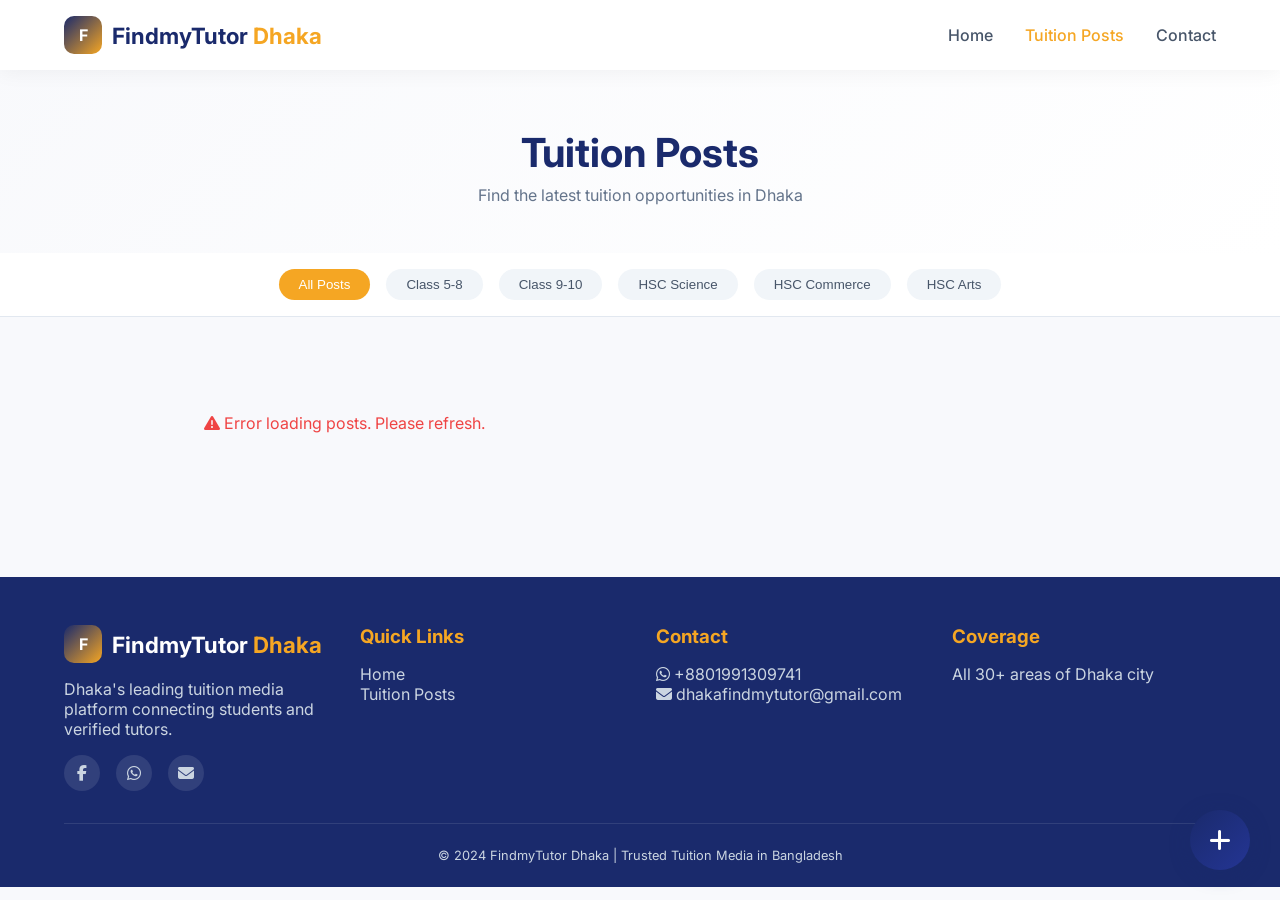
==== tuition.html @ 8ab68547 "change url" ====
<!DOCTYPE html>
<html lang="en">
<head>
    <meta charset="UTF-8">
    <meta name="viewport" content="width=device-width, initial-scale=1.0, user-scalable=yes">
    <title>Tuition Posts - FindmyTutor Dhaka</title>
    <link href="https://fonts.googleapis.com/css2?family=Inter:wght@300;400;500;600;700;800&display=swap" rel="stylesheet">
    <link rel="stylesheet" href="https://cdnjs.cloudflare.com/ajax/libs/font-awesome/6.5.2/css/all.min.css">
    <style>
        * { margin: 0; padding: 0; box-sizing: border-box; }
        body { font-family: 'Inter', sans-serif; background: #F8F9FC; color: #1E293B; }
        
        .navbar {
            background: #FFFFFF;
            padding: 1rem 5%;
            display: flex;
            justify-content: space-between;
            align-items: center;
            position: fixed;
            width: 100%;
            top: 0;
            z-index: 1000;
            box-shadow: 0 2px 20px rgba(0,0,0,0.05);
        }
        .navbar.scrolled { padding: 0.7rem 5%; }
        .logo { display: flex; align-items: center; gap: 10px; text-decoration: none; }
        .logo-icon { width: 38px; height: 38px; background: linear-gradient(135deg, #1A2A6C, #F5A623); border-radius: 10px; display: flex; align-items: center; justify-content: center; font-weight: 700; color: white; }
        .logo-text { font-size: 1.4rem; font-weight: 700; color: #1A2A6C; }
        .logo-text span { color: #F5A623; }
        .nav-links { display: flex; gap: 2rem; align-items: center; }
        .nav-links a { text-decoration: none; color: #475569; font-weight: 500; }
        .nav-links a:hover, .nav-links a.active { color: #F5A623; }
        .mobile-menu { display: none; font-size: 1.5rem; cursor: pointer; }
        
        .admin-fab {
            position: fixed;
            bottom: 30px;
            right: 30px;
            background: linear-gradient(135deg, #1A2A6C, #243594);
            color: white;
            width: 60px;
            height: 60px;
            border-radius: 50%;
            display: flex;
            align-items: center;
            justify-content: center;
            cursor: pointer;
            z-index: 999;
            box-shadow: 0 4px 20px rgba(26,42,108,0.4);
            transition: all 0.3s;
            text-decoration: none;
        }
        .admin-fab:hover { transform: scale(1.1); background: #F5A623; }
        .admin-fab i { font-size: 1.5rem; }
        
        .page-header { padding: 8rem 5% 3rem; text-align: center; background: linear-gradient(135deg, #F8F9FC, #FFFFFF); }
        .page-header h1 { font-size: 2.5rem; color: #1A2A6C; margin-bottom: 0.5rem; }
        .page-header p { color: #64748B; }
        
        .filter-bar { padding: 1rem 5%; background: white; border-bottom: 1px solid #E2E8F0; position: sticky; top: 70px; z-index: 99; }
        .filter-container { display: flex; gap: 1rem; flex-wrap: wrap; justify-content: center; }
        .filter-btn { background: #F1F5F9; border: none; padding: 8px 20px; border-radius: 50px; color: #475569; cursor: pointer; transition: all 0.3s; font-weight: 500; }
        .filter-btn:hover, .filter-btn.active { background: #F5A623; color: white; }
        
        .tuition-grid { padding: 3rem 5%; display: grid; grid-template-columns: repeat(auto-fill, minmax(380px, 1fr)); gap: 2rem; }
        
        .tuition-card {
            background: white;
            border-radius: 20px;
            overflow: hidden;
            transition: all 0.3s;
            box-shadow: 0 4px 15px rgba(0,0,0,0.05);
            border: 1px solid #E2E8F0;
        }
        .tuition-card:hover { transform: translateY(-5px); box-shadow: 0 20px 35px -10px rgba(0,0,0,0.1); border-color: #F5A623; }
        
        .card-header { padding: 1rem 1.5rem; background: #F8F9FC; border-bottom: 1px solid #E2E8F0; display: flex; justify-content: space-between; align-items: center; flex-wrap: wrap; gap: 10px; }
        .salary-badge { background: linear-gradient(135deg, #1A2A6C, #243594); color: white; padding: 4px 12px; border-radius: 50px; font-size: 0.75rem; font-weight: 600; }
        .time-badge { background: #E2E8F0; padding: 4px 12px; border-radius: 50px; font-size: 0.7rem; color: #64748B; }
        .time-badge.urgent { background: rgba(245,166,35,0.15); color: #F5A623; }
        
        .card-body { padding: 1.5rem; }
        .class-info { font-size: 1rem; font-weight: 600; color: #1A2A6C; margin-bottom: 0.5rem; display: flex; align-items: center; gap: 8px; }
        .class-info i { color: #F5A623; }
        .subject-tag { display: inline-block; background: rgba(245,166,35,0.1); color: #F5A623; padding: 4px 12px; border-radius: 50px; font-size: 0.75rem; margin: 0 4px 8px 0; }
        .info-row { display: flex; align-items: center; gap: 12px; padding: 8px 0; font-size: 0.9rem; color: #475569; }
        .info-row i { width: 20px; color: #F5A623; }
        
        .card-footer { padding: 1rem 1.5rem 1.5rem; }
        .interested-btn { width: 100%; background: linear-gradient(135deg, #1A2A6C, #243594); border: none; padding: 12px; border-radius: 50px; color: white; font-weight: 600; cursor: pointer; transition: all 0.3s; display: flex; align-items: center; justify-content: center; gap: 8px; }
        .interested-btn:hover { transform: translateY(-2px); box-shadow: 0 5px 15px rgba(26,42,108,0.3); }
        
        .footer { background: #1A2A6C; color: #CBD5E1; padding: 3rem 5% 1.5rem; margin-top: 3rem; }
        .footer-content { display: grid; grid-template-columns: repeat(auto-fit, minmax(250px, 1fr)); gap: 2rem; margin-bottom: 2rem; }
        .footer-section h3 { color: #F5A623; margin-bottom: 1rem; }
        .footer-section a { color: #CBD5E1; text-decoration: none; }
        .social-links { display: flex; gap: 1rem; margin-top: 1rem; }
        .social-links a { width: 36px; height: 36px; background: rgba(255,255,255,0.1); border-radius: 50%; display: flex; align-items: center; justify-content: center; }
        .footer-bottom { text-align: center; padding-top: 1.5rem; border-top: 1px solid rgba(255,255,255,0.1); font-size: 0.8rem; }
        
        .loading { text-align: center; padding: 3rem; }
        .error { text-align: center; padding: 3rem; color: #ef4444; }
        
        @media (max-width: 768px) {
            .nav-links { display: none; }
            .mobile-menu { display: block; }
            .tuition-grid { grid-template-columns: 1fr; }
            .admin-fab { width: 50px; height: 50px; bottom: 20px; right: 20px; }
        }
    </style>
</head>
<body>

<nav class="navbar" id="navbar">
    <a href="index.html" class="logo">
        <div class="logo-icon">F</div>
        <span class="logo-text">FindmyTutor <span>Dhaka</span></span>
    </a>
    <div class="nav-links">
        <a href="index.html">Home</a>
        <a href="tuition.html" class="active">Tuition Posts</a>
        <a href="contact.html">Contact</a>
    </div>
    <div class="mobile-menu" onclick="toggleMobileMenu()"><i class="fas fa-bars"></i></div>
</nav>

<!-- Admin Button - Opens Google Form -->
<a href="https://forms.gle/BcV4YnNLwDRqfFys8" target="_blank" class="admin-fab">
    <i class="fas fa-plus"></i>
</a>

<div class="page-header">
    <h1>Tuition Posts</h1>
    <p>Find the latest tuition opportunities in Dhaka</p>
</div>

<div class="filter-bar">
    <div class="filter-container">
        <button class="filter-btn active" onclick="filterPosts('all')">All Posts</button>
        <button class="filter-btn" onclick="filterPosts('primary')">Class 5-8</button>
        <button class="filter-btn" onclick="filterPosts('secondary')">Class 9-10</button>
        <button class="filter-btn" onclick="filterPosts('hscience')">HSC Science</button>
        <button class="filter-btn" onclick="filterPosts('hcommerce')">HSC Commerce</button>
        <button class="filter-btn" onclick="filterPosts('harts')">HSC Arts</button>
    </div>
</div>

<div class="tuition-grid" id="tuitionGrid">
    <div class="loading"><i class="fas fa-spinner fa-spin"></i> Loading posts...</div>
</div>

<footer class="footer">
    <div class="footer-content">
        <div class="footer-section">
            <div class="logo" style="margin-bottom: 1rem;"><div class="logo-icon">F</div><span class="logo-text" style="color: white;">FindmyTutor <span>Dhaka</span></span></div>
            <p>Dhaka's leading tuition media platform connecting students and verified tutors.</p>
            <div class="social-links">
                <a href="https://facebook.com/findmytutordhaka"><i class="fab fa-facebook-f"></i></a>
                <a href="https://wa.me/8801991309741"><i class="fab fa-whatsapp"></i></a>
                <a href="mailto:dhakafindmytutor@gmail.com"><i class="fas fa-envelope"></i></a>
            </div>
        </div>
        <div class="footer-section"><h3>Quick Links</h3><p><a href="index.html">Home</a></p><p><a href="tuition.html">Tuition Posts</a></p></div>
        <div class="footer-section"><h3>Contact</h3><p><i class="fab fa-whatsapp"></i> +8801991309741</p><p><i class="fas fa-envelope"></i> dhakafindmytutor@gmail.com</p></div>
        <div class="footer-section"><h3>Coverage</h3><p>All 30+ areas of Dhaka city</p></div>
    </div>
    <div class="footer-bottom"><p>&copy; 2024 FindmyTutor Dhaka | Trusted Tuition Media in Bangladesh</p></div>
</footer>

<script>
    // ============================================
    // REPLACE THIS WITH YOUR WEB APP URL
    // ============================================
    const API_URL = "https://script.google.com/macros/s/AKfycbwWl93rEbbx-pvceFVcPsIUzkjPNes5NnRIlw2-fccsPDhJLwzvN7qhoGdz4RdYFx40PA/exec";
    
    let allPosts = [];
    
    function getTimeAgo(timestamp) {
        const now = new Date();
        const postDate = new Date(timestamp);
        const diffMs = now - postDate;
        const diffMins = Math.floor(diffMs / 60000);
        const diffHours = Math.floor(diffMs / 3600000);
        const diffDays = Math.floor(diffMs / 86400000);
        
        if (diffMins < 1) return "Just now";
        if (diffMins < 60) return `${diffMins} min ago`;
        if (diffHours < 24) return `${diffHours} hour${diffHours > 1 ? 's' : ''} ago`;
        if (diffDays < 7) return `${diffDays} day${diffDays > 1 ? 's' : ''} ago`;
        return postDate.toLocaleDateString('en-BD');
    }
    
    function getFilterCategory(post) {
        if (post.classLevel === 'Primary (Class 5-8)') return 'primary';
        if (post.classLevel === 'Secondary (Class 9-10)') return 'secondary';
        if (post.classLevel === 'Higher Secondary (Class 11-12)') {
            if (post.group === 'Science') return 'hscience';
            if (post.group === 'Commerce') return 'hcommerce';
            if (post.group === 'Arts') return 'harts';
        }
        return 'all';
    }
    
    function renderPosts(posts) {
        const grid = document.getElementById('tuitionGrid');
        if (!posts || posts.length === 0) {
            grid.innerHTML = '<div class="loading">📭 No tuition posts available. Check back soon!</div>';
            return;
        }
        
        grid.innerHTML = '';
        
        posts.forEach(post => {
            const subjectsList = post.subjects ? post.subjects.split(',').map(s => s.trim()) : [];
            const hoursAgo = Math.floor((new Date() - new Date(post.timestamp)) / 3600000);
            
            const card = document.createElement('div');
            card.className = 'tuition-card';
            card.innerHTML = `
                <div class="card-header">
                    <div class="salary-badge"><i class="fas fa-taka-sign"></i> ${post.salaryRange || 'Negotiable'}/month</div>
                    <div class="time-badge ${hoursAgo < 12 ? 'urgent' : ''}"><i class="fas fa-clock"></i> ${getTimeAgo(post.timestamp)}</div>
                </div>
                <div class="card-body">
                    <div class="class-info">
                        <i class="fas fa-graduation-cap"></i> ${post.className || post.classLevel}
                        ${post.group && post.group !== 'Not Applicable' ? ` (${post.group})` : ''}
                    </div>
                    <div style="margin: 12px 0 8px 0;">
                        ${subjectsList.map(s => `<span class="subject-tag">${s}</span>`).join('')}
                    </div>
                    <div class="info-row"><i class="fas fa-map-marker-alt"></i> Area: ${post.area}</div>
                    <div class="info-row"><i class="fas fa-hourglass-half"></i> Duration: ${post.duration}</div>
                    <div class="info-row"><i class="fas fa-venus-mars"></i> Preference: ${post.gender} Tutor</div>
                </div>
                <div class="card-footer">
                    <button class="interested-btn" onclick="openApplyModal(${post.id})"><i class="fas fa-hand-point-right"></i> Interested - Apply Now</button>
                </div>
            `;
            grid.appendChild(card);
        });
    }
    
    function filterPosts(filter) {
        const btns = document.querySelectorAll('.filter-btn');
        btns.forEach(btn => btn.classList.remove('active'));
        event.target.classList.add('active');
        
        let filtered = [...allPosts];
        if (filter !== 'all') {
            filtered = allPosts.filter(post => getFilterCategory(post) === filter);
        }
        renderPosts(filtered);
    }
    
    function openApplyModal(postId) {
        const post = allPosts.find(p => p.id == postId);
        const message = `Hi! I'm interested in the tuition post:\n\n📚 Subject: ${post.subject}\n📖 Class: ${post.className}\n📍 Area: ${post.area}\n💰 Salary: ${post.salaryRange}\n\nPlease share more details.`;
        window.open(`https://wa.me/8801991309741?text=${encodeURIComponent(message)}`, '_blank');
    }
    
    async function loadPosts() {
        const grid = document.getElementById('tuitionGrid');
        grid.innerHTML = '<div class="loading"><i class="fas fa-spinner fa-spin"></i> Loading posts...</div>';
        
        try {
            const response = await fetch(API_URL);
            if (!response.ok) throw new Error('Network error');
            allPosts = await response.json();
            renderPosts(allPosts);
        } catch (error) {
            console.error("Error loading posts:", error);
            grid.innerHTML = '<div class="error"><i class="fas fa-exclamation-triangle"></i> Error loading posts. Please refresh.</div>';
        }
    }
    
    function toggleMobileMenu() {
        const navLinks = document.querySelector('.nav-links');
        if (navLinks) {
            if (navLinks.style.display === 'flex') {
                navLinks.style.display = 'none';
            } else {
                navLinks.style.display = 'flex';
                navLinks.style.flexDirection = 'column';
                navLinks.style.position = 'absolute';
                navLinks.style.top = '70px';
                navLinks.style.left = '0';
                navLinks.style.width = '100%';
                navLinks.style.background = 'white';
                navLinks.style.padding = '1rem';
                navLinks.style.boxShadow = '0 10px 20px rgba(0,0,0,0.1)';
            }
        }
    }
    
    window.addEventListener('scroll', function() {
        const navbar = document.getElementById('navbar');
        if (navbar) {
            if (window.scrollY > 50) {
                navbar.classList.add('scrolled');
            } else {
                navbar.classList.remove('scrolled');
            }
        }
    });
    
    window.filterPosts = filterPosts;
    window.openApplyModal = openApplyModal;
    window.toggleMobileMenu = toggleMobileMenu;
    
    loadPosts();
    setInterval(loadPosts, 60000);
</script>
</body>
</html>
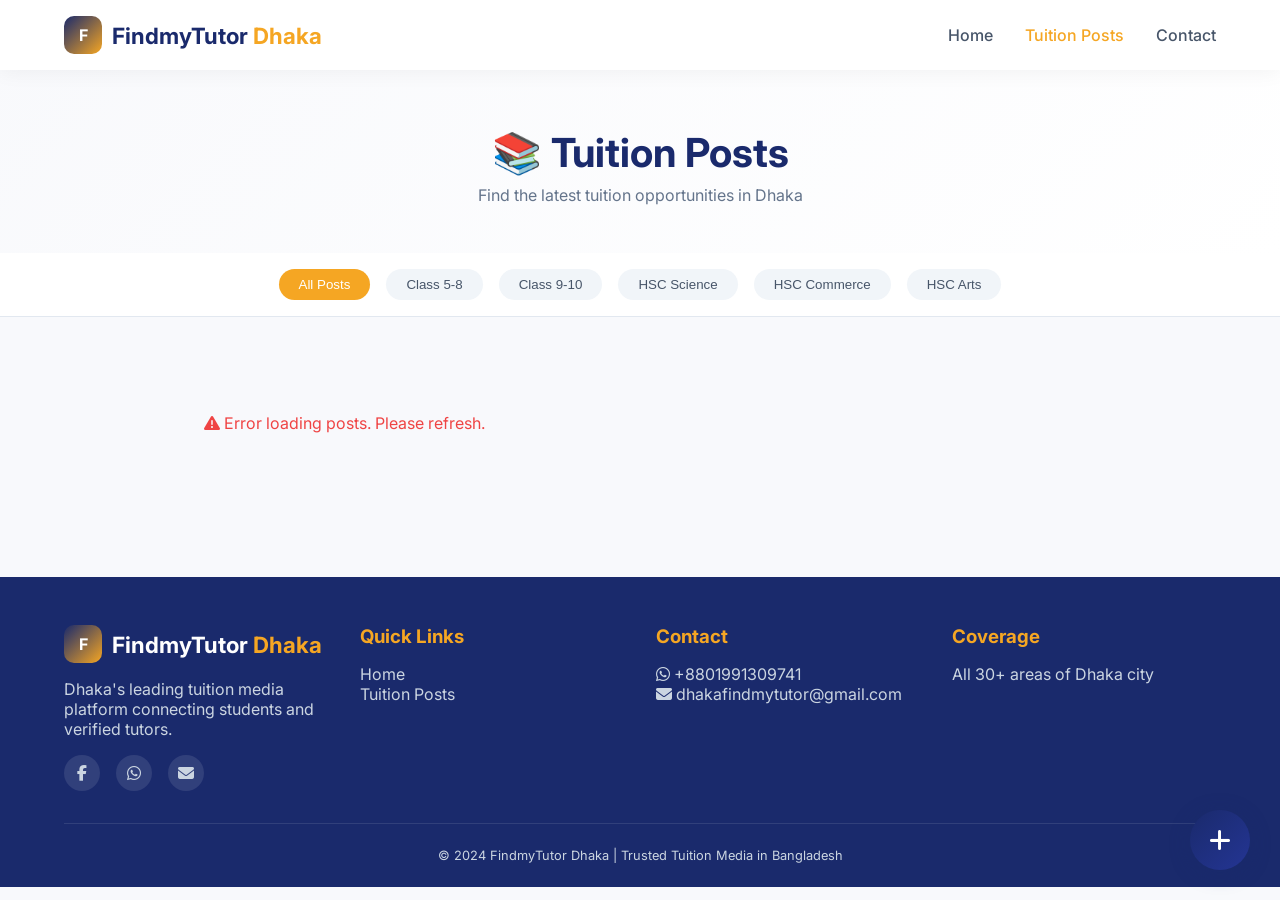
==== commit 95331495: "update tuition" ====
--- a/tuition.html
+++ b/tuition.html
@@ -125,12 +125,12 @@
 </nav>
 
 <!-- Admin Button - Opens Google Form -->
-<a href="https://forms.gle/BcV4YnNLwDRqfFys8" target="_blank" class="admin-fab">
+<a href="https://forms.gle/R6SThXKAyXLJei5A6" target="_blank" class="admin-fab">
     <i class="fas fa-plus"></i>
 </a>
 
 <div class="page-header">
-    <h1>Tuition Posts</h1>
+    <h1>📚 Tuition Posts</h1>
     <p>Find the latest tuition opportunities in Dhaka</p>
 </div>
 
@@ -170,12 +170,14 @@
 <script>
     // ============================================
     // REPLACE THIS WITH YOUR WEB APP URL
+    // Get it from: Deploy → New Deployment → Copy URL
     // ============================================
-    const API_URL = "https://script.google.com/macros/s/AKfycbwWl93rEbbx-pvceFVcPsIUzkjPNes5NnRIlw2-fccsPDhJLwzvN7qhoGdz4RdYFx40PA/exec";
+    const API_URL = "https://script.google.com/macros/s/AKfycbz_RL_Z8i1UZnyyMtcnw86aBg9zH66043nHFnzE63SoHe7jPIQLx55pOftQ4VnStmgoLw/exec";
     
     let allPosts = [];
     
     function getTimeAgo(timestamp) {
+        if (!timestamp) return "Recently";
         const now = new Date();
         const postDate = new Date(timestamp);
         const diffMs = now - postDate;
@@ -191,12 +193,14 @@
     }
     
     function getFilterCategory(post) {
-        if (post.classLevel === 'Primary (Class 5-8)') return 'primary';
-        if (post.classLevel === 'Secondary (Class 9-10)') return 'secondary';
-        if (post.classLevel === 'Higher Secondary (Class 11-12)') {
-            if (post.group === 'Science') return 'hscience';
-            if (post.group === 'Commerce') return 'hcommerce';
-            if (post.group === 'Arts') return 'harts';
+        const level = post.classLevel || '';
+        if (level.includes('Primary') || level.includes('Class 5-8')) return 'primary';
+        if (level.includes('Secondary') || level.includes('Class 9-10')) return 'secondary';
+        if (level.includes('Higher Secondary') || level.includes('Class 11-12')) {
+            const group = post.group || '';
+            if (group.includes('Science')) return 'hscience';
+            if (group.includes('Commerce')) return 'hcommerce';
+            if (group.includes('Arts')) return 'harts';
         }
         return 'all';
     }
@@ -212,26 +216,26 @@
         
         posts.forEach(post => {
             const subjectsList = post.subjects ? post.subjects.split(',').map(s => s.trim()) : [];
-            const hoursAgo = Math.floor((new Date() - new Date(post.timestamp)) / 3600000);
+            const hoursAgo = post.timestamp ? Math.floor((new Date() - new Date(post.timestamp)) / 3600000) : 0;
             
             const card = document.createElement('div');
             card.className = 'tuition-card';
             card.innerHTML = `
                 <div class="card-header">
-                    <div class="salary-badge"><i class="fas fa-taka-sign"></i> ${post.salaryRange || 'Negotiable'}/month</div>
+                    <div class="salary-badge"><i class="fas fa-taka-sign"></i> ${post.salaryRange || 'Negotiable'}</div>
                     <div class="time-badge ${hoursAgo < 12 ? 'urgent' : ''}"><i class="fas fa-clock"></i> ${getTimeAgo(post.timestamp)}</div>
                 </div>
                 <div class="card-body">
                     <div class="class-info">
-                        <i class="fas fa-graduation-cap"></i> ${post.className || post.classLevel}
+                        <i class="fas fa-graduation-cap"></i> ${post.className || post.classLevel || 'Class not specified'}
                         ${post.group && post.group !== 'Not Applicable' ? ` (${post.group})` : ''}
                     </div>
                     <div style="margin: 12px 0 8px 0;">
-                        ${subjectsList.map(s => `<span class="subject-tag">${s}</span>`).join('')}
+                        ${subjectsList.length > 0 ? subjectsList.map(s => `<span class="subject-tag">${s}</span>`).join('') : '<span class="subject-tag">Subjects not specified</span>'}
                     </div>
-                    <div class="info-row"><i class="fas fa-map-marker-alt"></i> Area: ${post.area}</div>
-                    <div class="info-row"><i class="fas fa-hourglass-half"></i> Duration: ${post.duration}</div>
-                    <div class="info-row"><i class="fas fa-venus-mars"></i> Preference: ${post.gender} Tutor</div>
+                    <div class="info-row"><i class="fas fa-map-marker-alt"></i> Area: ${post.area || 'Not specified'}</div>
+                    <div class="info-row"><i class="fas fa-hourglass-half"></i> Duration: ${post.duration || 'Not specified'}</div>
+                    <div class="info-row"><i class="fas fa-venus-mars"></i> Preference: ${post.gender || 'Any'} Tutor</div>
                 </div>
                 <div class="card-footer">
                     <button class="interested-btn" onclick="openApplyModal(${post.id})"><i class="fas fa-hand-point-right"></i> Interested - Apply Now</button>
@@ -255,7 +259,7 @@
     
     function openApplyModal(postId) {
         const post = allPosts.find(p => p.id == postId);
-        const message = `Hi! I'm interested in the tuition post:\n\n📚 Subject: ${post.subject}\n📖 Class: ${post.className}\n📍 Area: ${post.area}\n💰 Salary: ${post.salaryRange}\n\nPlease share more details.`;
+        const message = `Hi! I'm interested in the tuition post:\n\n📚 Subjects: ${post.subjects}\n📖 Class: ${post.className || post.classLevel}\n📍 Area: ${post.area}\n💰 Salary: ${post.salaryRange}\n\nPlease share more details.`;
         window.open(`https://wa.me/8801991309741?text=${encodeURIComponent(message)}`, '_blank');
     }
     
@@ -264,9 +268,11 @@
         grid.innerHTML = '<div class="loading"><i class="fas fa-spinner fa-spin"></i> Loading posts...</div>';
         
         try {
+            console.log("Fetching from:", API_URL);
             const response = await fetch(API_URL);
             if (!response.ok) throw new Error('Network error');
             allPosts = await response.json();
+            console.log("Received posts:", allPosts.length);
             renderPosts(allPosts);
         } catch (error) {
             console.error("Error loading posts:", error);
@@ -308,8 +314,8 @@
     window.openApplyModal = openApplyModal;
     window.toggleMobileMenu = toggleMobileMenu;
     
+    // Load posts when page loads
     loadPosts();
-    setInterval(loadPosts, 60000);
 </script>
 </body>
 </html>
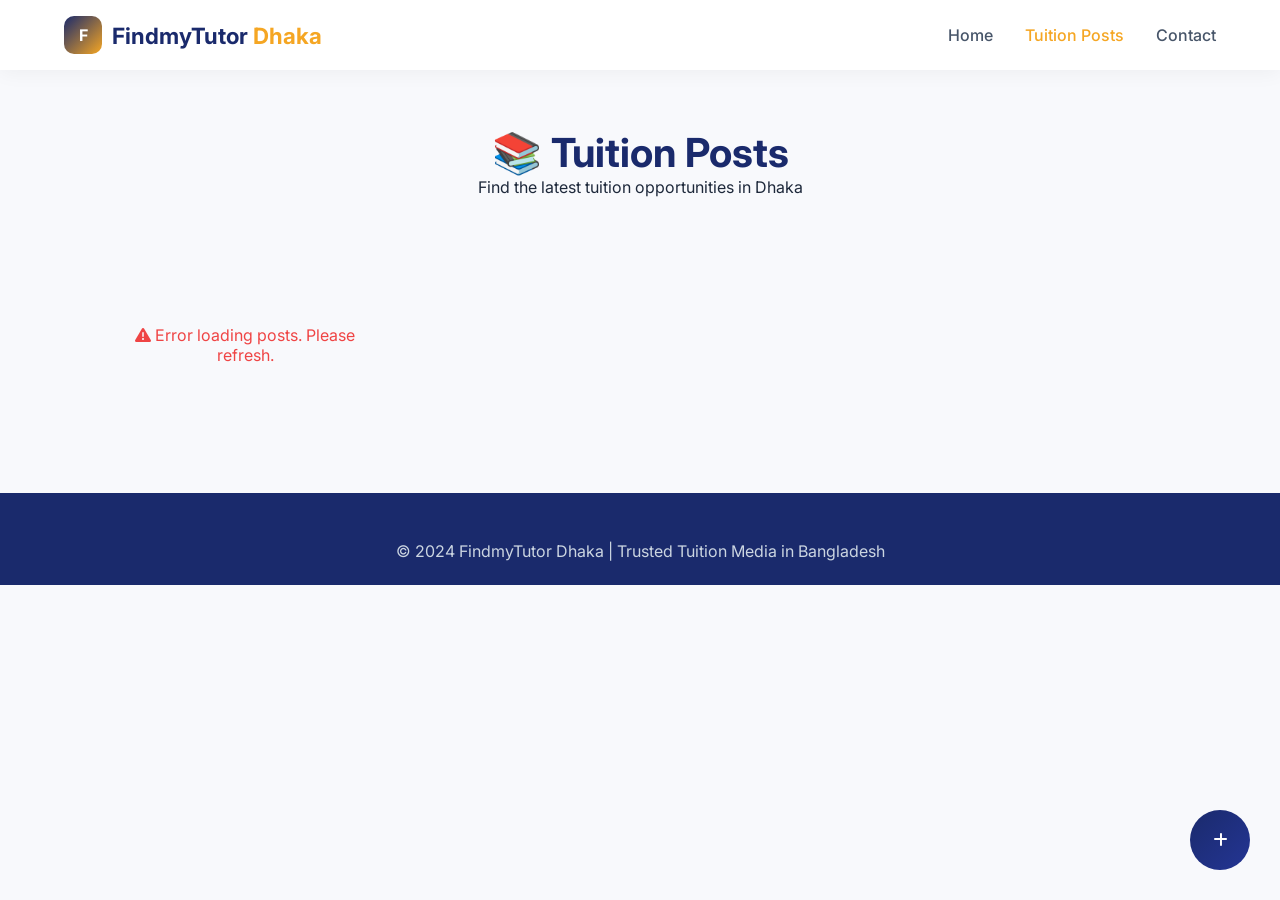
==== commit 00d23503: "updated" ====
--- a/tuition.html
+++ b/tuition.html
@@ -2,9 +2,9 @@
 <html lang="en">
 <head>
     <meta charset="UTF-8">
-    <meta name="viewport" content="width=device-width, initial-scale=1.0, user-scalable=yes">
+    <meta name="viewport" content="width=device-width, initial-scale=1.0">
     <title>Tuition Posts - FindmyTutor Dhaka</title>
-    <link href="https://fonts.googleapis.com/css2?family=Inter:wght@300;400;500;600;700;800&display=swap" rel="stylesheet">
+    <link href="https://fonts.googleapis.com/css2?family=Inter:wght@300;400;500;600;700&display=swap" rel="stylesheet">
     <link rel="stylesheet" href="https://cdnjs.cloudflare.com/ajax/libs/font-awesome/6.5.2/css/all.min.css">
     <style>
         * { margin: 0; padding: 0; box-sizing: border-box; }
@@ -22,15 +22,13 @@
             z-index: 1000;
             box-shadow: 0 2px 20px rgba(0,0,0,0.05);
         }
-        .navbar.scrolled { padding: 0.7rem 5%; }
         .logo { display: flex; align-items: center; gap: 10px; text-decoration: none; }
         .logo-icon { width: 38px; height: 38px; background: linear-gradient(135deg, #1A2A6C, #F5A623); border-radius: 10px; display: flex; align-items: center; justify-content: center; font-weight: 700; color: white; }
         .logo-text { font-size: 1.4rem; font-weight: 700; color: #1A2A6C; }
         .logo-text span { color: #F5A623; }
-        .nav-links { display: flex; gap: 2rem; align-items: center; }
+        .nav-links { display: flex; gap: 2rem; }
         .nav-links a { text-decoration: none; color: #475569; font-weight: 500; }
         .nav-links a:hover, .nav-links a.active { color: #F5A623; }
-        .mobile-menu { display: none; font-size: 1.5rem; cursor: pointer; }
         
         .admin-fab {
             position: fixed;
@@ -46,72 +44,93 @@
             justify-content: center;
             cursor: pointer;
             z-index: 999;
-            box-shadow: 0 4px 20px rgba(26,42,108,0.4);
-            transition: all 0.3s;
             text-decoration: none;
         }
         .admin-fab:hover { transform: scale(1.1); background: #F5A623; }
-        .admin-fab i { font-size: 1.5rem; }
-        
-        .page-header { padding: 8rem 5% 3rem; text-align: center; background: linear-gradient(135deg, #F8F9FC, #FFFFFF); }
-        .page-header h1 { font-size: 2.5rem; color: #1A2A6C; margin-bottom: 0.5rem; }
-        .page-header p { color: #64748B; }
-        
-        .filter-bar { padding: 1rem 5%; background: white; border-bottom: 1px solid #E2E8F0; position: sticky; top: 70px; z-index: 99; }
-        .filter-container { display: flex; gap: 1rem; flex-wrap: wrap; justify-content: center; }
-        .filter-btn { background: #F1F5F9; border: none; padding: 8px 20px; border-radius: 50px; color: #475569; cursor: pointer; transition: all 0.3s; font-weight: 500; }
-        .filter-btn:hover, .filter-btn.active { background: #F5A623; color: white; }
-        
-        .tuition-grid { padding: 3rem 5%; display: grid; grid-template-columns: repeat(auto-fill, minmax(380px, 1fr)); gap: 2rem; }
+        
+        .page-header { padding: 8rem 5% 3rem; text-align: center; }
+        .page-header h1 { font-size: 2.5rem; color: #1A2A6C; }
+        
+        .tuition-grid { padding: 2rem 5%; display: grid; grid-template-columns: repeat(auto-fill, minmax(350px, 1fr)); gap: 2rem; }
         
         .tuition-card {
             background: white;
             border-radius: 20px;
-            overflow: hidden;
-            transition: all 0.3s;
+            padding: 1.5rem;
             box-shadow: 0 4px 15px rgba(0,0,0,0.05);
             border: 1px solid #E2E8F0;
-        }
-        .tuition-card:hover { transform: translateY(-5px); box-shadow: 0 20px 35px -10px rgba(0,0,0,0.1); border-color: #F5A623; }
-        
-        .card-header { padding: 1rem 1.5rem; background: #F8F9FC; border-bottom: 1px solid #E2E8F0; display: flex; justify-content: space-between; align-items: center; flex-wrap: wrap; gap: 10px; }
-        .salary-badge { background: linear-gradient(135deg, #1A2A6C, #243594); color: white; padding: 4px 12px; border-radius: 50px; font-size: 0.75rem; font-weight: 600; }
-        .time-badge { background: #E2E8F0; padding: 4px 12px; border-radius: 50px; font-size: 0.7rem; color: #64748B; }
-        .time-badge.urgent { background: rgba(245,166,35,0.15); color: #F5A623; }
-        
-        .card-body { padding: 1.5rem; }
-        .class-info { font-size: 1rem; font-weight: 600; color: #1A2A6C; margin-bottom: 0.5rem; display: flex; align-items: center; gap: 8px; }
-        .class-info i { color: #F5A623; }
-        .subject-tag { display: inline-block; background: rgba(245,166,35,0.1); color: #F5A623; padding: 4px 12px; border-radius: 50px; font-size: 0.75rem; margin: 0 4px 8px 0; }
-        .info-row { display: flex; align-items: center; gap: 12px; padding: 8px 0; font-size: 0.9rem; color: #475569; }
-        .info-row i { width: 20px; color: #F5A623; }
-        
-        .card-footer { padding: 1rem 1.5rem 1.5rem; }
-        .interested-btn { width: 100%; background: linear-gradient(135deg, #1A2A6C, #243594); border: none; padding: 12px; border-radius: 50px; color: white; font-weight: 600; cursor: pointer; transition: all 0.3s; display: flex; align-items: center; justify-content: center; gap: 8px; }
-        .interested-btn:hover { transform: translateY(-2px); box-shadow: 0 5px 15px rgba(26,42,108,0.3); }
-        
-        .footer { background: #1A2A6C; color: #CBD5E1; padding: 3rem 5% 1.5rem; margin-top: 3rem; }
-        .footer-content { display: grid; grid-template-columns: repeat(auto-fit, minmax(250px, 1fr)); gap: 2rem; margin-bottom: 2rem; }
-        .footer-section h3 { color: #F5A623; margin-bottom: 1rem; }
-        .footer-section a { color: #CBD5E1; text-decoration: none; }
-        .social-links { display: flex; gap: 1rem; margin-top: 1rem; }
-        .social-links a { width: 36px; height: 36px; background: rgba(255,255,255,0.1); border-radius: 50%; display: flex; align-items: center; justify-content: center; }
-        .footer-bottom { text-align: center; padding-top: 1.5rem; border-top: 1px solid rgba(255,255,255,0.1); font-size: 0.8rem; }
-        
-        .loading { text-align: center; padding: 3rem; }
-        .error { text-align: center; padding: 3rem; color: #ef4444; }
+            transition: all 0.3s;
+        }
+        .tuition-card:hover { transform: translateY(-5px); border-color: #F5A623; }
+        
+        .salary-badge {
+            display: inline-block;
+            background: linear-gradient(135deg, #1A2A6C, #243594);
+            color: white;
+            padding: 4px 12px;
+            border-radius: 50px;
+            font-size: 0.75rem;
+            margin-bottom: 1rem;
+        }
+        
+        .class-name {
+            font-size: 1.2rem;
+            font-weight: 700;
+            color: #F5A623;
+            margin-bottom: 0.5rem;
+        }
+        
+        .subject-tag {
+            display: inline-block;
+            background: rgba(245,166,35,0.1);
+            color: #F5A623;
+            padding: 4px 10px;
+            border-radius: 50px;
+            font-size: 0.7rem;
+            margin: 0 4px 4px 0;
+        }
+        
+        .info-row {
+            display: flex;
+            align-items: center;
+            gap: 10px;
+            padding: 6px 0;
+            font-size: 0.85rem;
+            color: #475569;
+        }
+        .info-row i { width: 18px; color: #F5A623; }
+        
+        .interested-btn {
+            width: 100%;
+            background: linear-gradient(135deg, #1A2A6C, #243594);
+            border: none;
+            padding: 12px;
+            border-radius: 50px;
+            color: white;
+            font-weight: 600;
+            cursor: pointer;
+            margin-top: 1rem;
+        }
+        
+        .footer {
+            background: #1A2A6C;
+            color: #CBD5E1;
+            padding: 3rem 5% 1.5rem;
+            margin-top: 3rem;
+            text-align: center;
+        }
+        
+        .loading, .error { text-align: center; padding: 3rem; }
+        .error { color: #ef4444; }
         
         @media (max-width: 768px) {
-            .nav-links { display: none; }
-            .mobile-menu { display: block; }
             .tuition-grid { grid-template-columns: 1fr; }
-            .admin-fab { width: 50px; height: 50px; bottom: 20px; right: 20px; }
         }
     </style>
 </head>
 <body>
 
-<nav class="navbar" id="navbar">
+<nav class="navbar">
     <a href="index.html" class="logo">
         <div class="logo-icon">F</div>
         <span class="logo-text">FindmyTutor <span>Dhaka</span></span>
@@ -121,11 +140,9 @@
         <a href="tuition.html" class="active">Tuition Posts</a>
         <a href="contact.html">Contact</a>
     </div>
-    <div class="mobile-menu" onclick="toggleMobileMenu()"><i class="fas fa-bars"></i></div>
 </nav>
 
-<!-- Admin Button - Opens Google Form -->
-<a href="https://forms.gle/R6SThXKAyXLJei5A6" target="_blank" class="admin-fab">
+<a href="https://forms.gle/4NifvjzPgk47z1877" target="_blank" class="admin-fab">
     <i class="fas fa-plus"></i>
 </a>
 
@@ -134,187 +151,80 @@
     <p>Find the latest tuition opportunities in Dhaka</p>
 </div>
 
-<div class="filter-bar">
-    <div class="filter-container">
-        <button class="filter-btn active" onclick="filterPosts('all')">All Posts</button>
-        <button class="filter-btn" onclick="filterPosts('primary')">Class 5-8</button>
-        <button class="filter-btn" onclick="filterPosts('secondary')">Class 9-10</button>
-        <button class="filter-btn" onclick="filterPosts('hscience')">HSC Science</button>
-        <button class="filter-btn" onclick="filterPosts('hcommerce')">HSC Commerce</button>
-        <button class="filter-btn" onclick="filterPosts('harts')">HSC Arts</button>
-    </div>
-</div>
-
 <div class="tuition-grid" id="tuitionGrid">
     <div class="loading"><i class="fas fa-spinner fa-spin"></i> Loading posts...</div>
 </div>
 
 <footer class="footer">
-    <div class="footer-content">
-        <div class="footer-section">
-            <div class="logo" style="margin-bottom: 1rem;"><div class="logo-icon">F</div><span class="logo-text" style="color: white;">FindmyTutor <span>Dhaka</span></span></div>
-            <p>Dhaka's leading tuition media platform connecting students and verified tutors.</p>
-            <div class="social-links">
-                <a href="https://facebook.com/findmytutordhaka"><i class="fab fa-facebook-f"></i></a>
-                <a href="https://wa.me/8801991309741"><i class="fab fa-whatsapp"></i></a>
-                <a href="mailto:dhakafindmytutor@gmail.com"><i class="fas fa-envelope"></i></a>
-            </div>
-        </div>
-        <div class="footer-section"><h3>Quick Links</h3><p><a href="index.html">Home</a></p><p><a href="tuition.html">Tuition Posts</a></p></div>
-        <div class="footer-section"><h3>Contact</h3><p><i class="fab fa-whatsapp"></i> +8801991309741</p><p><i class="fas fa-envelope"></i> dhakafindmytutor@gmail.com</p></div>
-        <div class="footer-section"><h3>Coverage</h3><p>All 30+ areas of Dhaka city</p></div>
-    </div>
-    <div class="footer-bottom"><p>&copy; 2024 FindmyTutor Dhaka | Trusted Tuition Media in Bangladesh</p></div>
+    <p>&copy; 2024 FindmyTutor Dhaka | Trusted Tuition Media in Bangladesh</p>
 </footer>
 
 <script>
-    // ============================================
-    // REPLACE THIS WITH YOUR WEB APP URL
-    // Get it from: Deploy → New Deployment → Copy URL
-    // ============================================
-    const API_URL = "https://script.google.com/macros/s/AKfycbz_RL_Z8i1UZnyyMtcnw86aBg9zH66043nHFnzE63SoHe7jPIQLx55pOftQ4VnStmgoLw/exec";
+    // REPLACE WITH YOUR ACTUAL API URL AFTER DEPLOYMENT
+    const API_URL = "https://script.google.com/macros/s/AKfycbzyOFfwCLEd49PIIu730h52pXDwXzYrR43AeU6ulvQF9zyBRusDbNRv70DSX7n8_MUzKw/exec";
     
-    let allPosts = [];
-    
-    function getTimeAgo(timestamp) {
-        if (!timestamp) return "Recently";
-        const now = new Date();
-        const postDate = new Date(timestamp);
-        const diffMs = now - postDate;
-        const diffMins = Math.floor(diffMs / 60000);
-        const diffHours = Math.floor(diffMs / 3600000);
-        const diffDays = Math.floor(diffMs / 86400000);
-        
-        if (diffMins < 1) return "Just now";
-        if (diffMins < 60) return `${diffMins} min ago`;
-        if (diffHours < 24) return `${diffHours} hour${diffHours > 1 ? 's' : ''} ago`;
-        if (diffDays < 7) return `${diffDays} day${diffDays > 1 ? 's' : ''} ago`;
-        return postDate.toLocaleDateString('en-BD');
-    }
-    
-    function getFilterCategory(post) {
-        const level = post.classLevel || '';
-        if (level.includes('Primary') || level.includes('Class 5-8')) return 'primary';
-        if (level.includes('Secondary') || level.includes('Class 9-10')) return 'secondary';
-        if (level.includes('Higher Secondary') || level.includes('Class 11-12')) {
-            const group = post.group || '';
-            if (group.includes('Science')) return 'hscience';
-            if (group.includes('Commerce')) return 'hcommerce';
-            if (group.includes('Arts')) return 'harts';
-        }
-        return 'all';
-    }
-    
-    function renderPosts(posts) {
+    async function loadPosts() {
         const grid = document.getElementById('tuitionGrid');
-        if (!posts || posts.length === 0) {
-            grid.innerHTML = '<div class="loading">📭 No tuition posts available. Check back soon!</div>';
-            return;
-        }
-        
-        grid.innerHTML = '';
-        
-        posts.forEach(post => {
-            const subjectsList = post.subjects ? post.subjects.split(',').map(s => s.trim()) : [];
-            const hoursAgo = post.timestamp ? Math.floor((new Date() - new Date(post.timestamp)) / 3600000) : 0;
-            
-            const card = document.createElement('div');
-            card.className = 'tuition-card';
-            card.innerHTML = `
-                <div class="card-header">
+        
+        try {
+            console.log("Fetching from:", API_URL);
+            const response = await fetch(API_URL);
+            const posts = await response.json();
+            
+            console.log("Received:", posts);
+            
+            if (!posts || posts.length === 0) {
+                grid.innerHTML = '<div class="loading">📭 No tuition posts available. Check back soon!</div>';
+                return;
+            }
+            
+            grid.innerHTML = '';
+            
+            posts.forEach(post => {
+                // Calculate time ago
+                let timeAgo = "Recently";
+                if (post.timestamp) {
+                    const postDate = new Date(post.timestamp);
+                    const now = new Date();
+                    const hours = Math.floor((now - postDate) / 3600000);
+                    if (hours < 1) timeAgo = "Just now";
+                    else if (hours < 24) timeAgo = hours + " hours ago";
+                    else timeAgo = Math.floor(hours / 24) + " days ago";
+                }
+                
+                // Split subjects
+                const subjectsList = post.subjects ? post.subjects.split(',').map(s => s.trim()) : [];
+                
+                const card = document.createElement('div');
+                card.className = 'tuition-card';
+                card.innerHTML = `
                     <div class="salary-badge"><i class="fas fa-taka-sign"></i> ${post.salaryRange || 'Negotiable'}</div>
-                    <div class="time-badge ${hoursAgo < 12 ? 'urgent' : ''}"><i class="fas fa-clock"></i> ${getTimeAgo(post.timestamp)}</div>
-                </div>
-                <div class="card-body">
-                    <div class="class-info">
-                        <i class="fas fa-graduation-cap"></i> ${post.className || post.classLevel || 'Class not specified'}
-                        ${post.group && post.group !== 'Not Applicable' ? ` (${post.group})` : ''}
-                    </div>
-                    <div style="margin: 12px 0 8px 0;">
-                        ${subjectsList.length > 0 ? subjectsList.map(s => `<span class="subject-tag">${s}</span>`).join('') : '<span class="subject-tag">Subjects not specified</span>'}
+                    <div class="class-name"><i class="fas fa-graduation-cap"></i> ${post.className || post.classLevel || 'Class not specified'}</div>
+                    <div style="margin: 10px 0;">
+                        ${subjectsList.map(s => `<span class="subject-tag">${s}</span>`).join('')}
                     </div>
                     <div class="info-row"><i class="fas fa-map-marker-alt"></i> Area: ${post.area || 'Not specified'}</div>
                     <div class="info-row"><i class="fas fa-hourglass-half"></i> Duration: ${post.duration || 'Not specified'}</div>
                     <div class="info-row"><i class="fas fa-venus-mars"></i> Preference: ${post.gender || 'Any'} Tutor</div>
-                </div>
-                <div class="card-footer">
-                    <button class="interested-btn" onclick="openApplyModal(${post.id})"><i class="fas fa-hand-point-right"></i> Interested - Apply Now</button>
-                </div>
-            `;
-            grid.appendChild(card);
-        });
+                    <div class="info-row"><i class="fas fa-clock"></i> Posted: ${timeAgo}</div>
+                    <button class="interested-btn" onclick="applyNow('${post.className || post.classLevel}', '${post.subjects}', '${post.area}')">
+                        <i class="fas fa-hand-point-right"></i> Interested - Apply Now
+                    </button>
+                `;
+                grid.appendChild(card);
+            });
+            
+        } catch(error) {
+            console.error("Error:", error);
+            grid.innerHTML = '<div class="error"><i class="fas fa-exclamation-triangle"></i> Error loading posts. Please refresh.</div>';
+        }
     }
     
-    function filterPosts(filter) {
-        const btns = document.querySelectorAll('.filter-btn');
-        btns.forEach(btn => btn.classList.remove('active'));
-        event.target.classList.add('active');
-        
-        let filtered = [...allPosts];
-        if (filter !== 'all') {
-            filtered = allPosts.filter(post => getFilterCategory(post) === filter);
-        }
-        renderPosts(filtered);
-    }
-    
-    function openApplyModal(postId) {
-        const post = allPosts.find(p => p.id == postId);
-        const message = `Hi! I'm interested in the tuition post:\n\n📚 Subjects: ${post.subjects}\n📖 Class: ${post.className || post.classLevel}\n📍 Area: ${post.area}\n💰 Salary: ${post.salaryRange}\n\nPlease share more details.`;
+    function applyNow(className, subjects, area) {
+        const message = `Hi! I am interested in the tuition post for ${className} - ${subjects} in ${area}. Please share more details.`;
         window.open(`https://wa.me/8801991309741?text=${encodeURIComponent(message)}`, '_blank');
     }
     
-    async function loadPosts() {
-        const grid = document.getElementById('tuitionGrid');
-        grid.innerHTML = '<div class="loading"><i class="fas fa-spinner fa-spin"></i> Loading posts...</div>';
-        
-        try {
-            console.log("Fetching from:", API_URL);
-            const response = await fetch(API_URL);
-            if (!response.ok) throw new Error('Network error');
-            allPosts = await response.json();
-            console.log("Received posts:", allPosts.length);
-            renderPosts(allPosts);
-        } catch (error) {
-            console.error("Error loading posts:", error);
-            grid.innerHTML = '<div class="error"><i class="fas fa-exclamation-triangle"></i> Error loading posts. Please refresh.</div>';
-        }
-    }
-    
-    function toggleMobileMenu() {
-        const navLinks = document.querySelector('.nav-links');
-        if (navLinks) {
-            if (navLinks.style.display === 'flex') {
-                navLinks.style.display = 'none';
-            } else {
-                navLinks.style.display = 'flex';
-                navLinks.style.flexDirection = 'column';
-                navLinks.style.position = 'absolute';
-                navLinks.style.top = '70px';
-                navLinks.style.left = '0';
-                navLinks.style.width = '100%';
-                navLinks.style.background = 'white';
-                navLinks.style.padding = '1rem';
-                navLinks.style.boxShadow = '0 10px 20px rgba(0,0,0,0.1)';
-            }
-        }
-    }
-    
-    window.addEventListener('scroll', function() {
-        const navbar = document.getElementById('navbar');
-        if (navbar) {
-            if (window.scrollY > 50) {
-                navbar.classList.add('scrolled');
-            } else {
-                navbar.classList.remove('scrolled');
-            }
-        }
-    });
-    
-    window.filterPosts = filterPosts;
-    window.openApplyModal = openApplyModal;
-    window.toggleMobileMenu = toggleMobileMenu;
-    
-    // Load posts when page loads
     loadPosts();
 </script>
 </body>
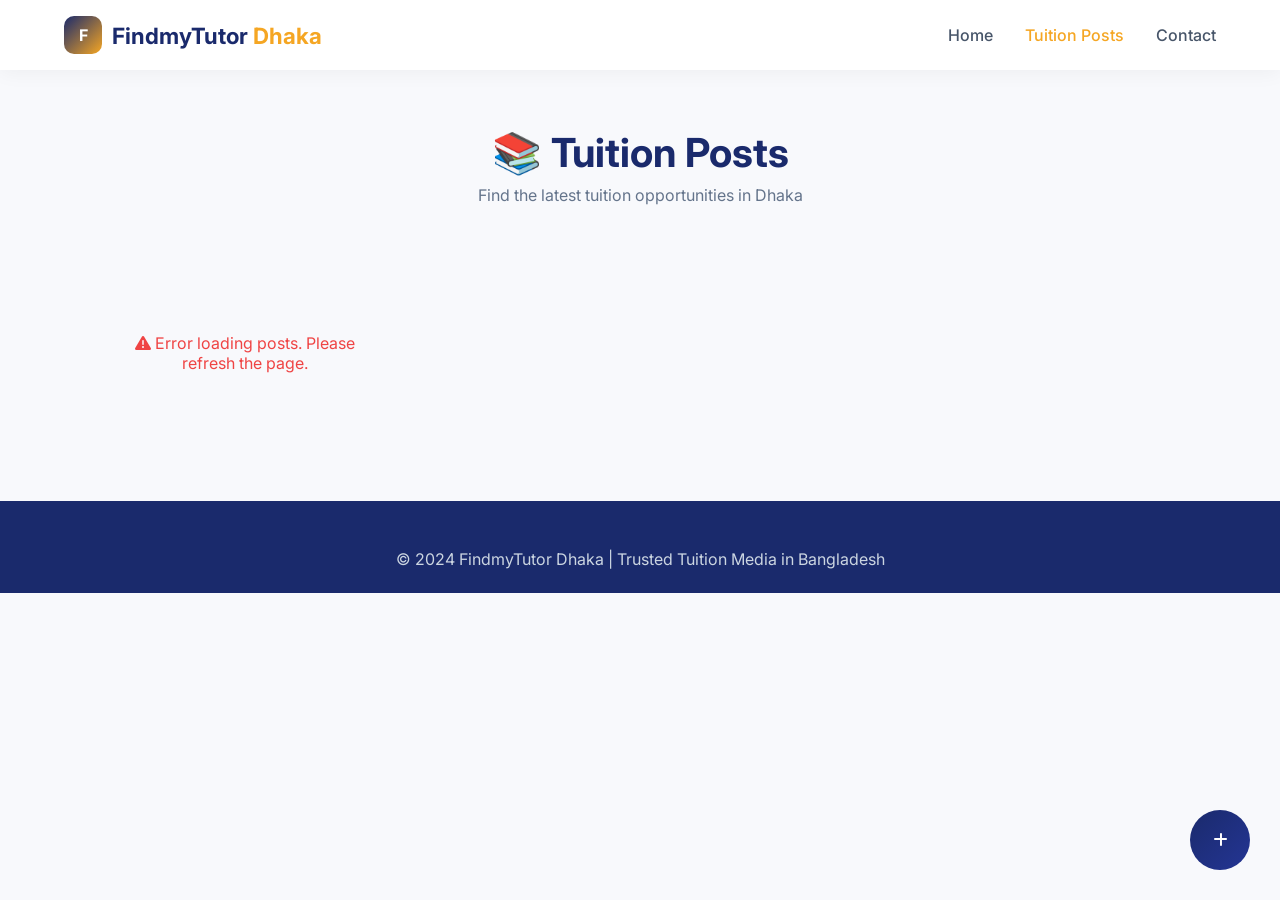
==== commit fc12855e: "resolve problem" ====
--- a/tuition.html
+++ b/tuition.html
@@ -45,11 +45,13 @@
             cursor: pointer;
             z-index: 999;
             text-decoration: none;
+            transition: all 0.3s;
         }
         .admin-fab:hover { transform: scale(1.1); background: #F5A623; }
         
         .page-header { padding: 8rem 5% 3rem; text-align: center; }
         .page-header h1 { font-size: 2.5rem; color: #1A2A6C; }
+        .page-header p { color: #64748B; margin-top: 0.5rem; }
         
         .tuition-grid { padding: 2rem 5%; display: grid; grid-template-columns: repeat(auto-fill, minmax(350px, 1fr)); gap: 2rem; }
         
@@ -61,7 +63,7 @@
             border: 1px solid #E2E8F0;
             transition: all 0.3s;
         }
-        .tuition-card:hover { transform: translateY(-5px); border-color: #F5A623; }
+        .tuition-card:hover { transform: translateY(-5px); border-color: #F5A623; box-shadow: 0 20px 35px -10px rgba(0,0,0,0.1); }
         
         .salary-badge {
             display: inline-block;
@@ -97,7 +99,9 @@
             padding: 6px 0;
             font-size: 0.85rem;
             color: #475569;
-        }
+            border-bottom: 1px solid #F1F5F9;
+        }
+        .info-row:last-of-type { border-bottom: none; }
         .info-row i { width: 18px; color: #F5A623; }
         
         .interested-btn {
@@ -110,7 +114,10 @@
             font-weight: 600;
             cursor: pointer;
             margin-top: 1rem;
-        }
+            transition: all 0.3s;
+            font-size: 0.9rem;
+        }
+        .interested-btn:hover { transform: translateY(-2px); box-shadow: 0 5px 15px rgba(26,42,108,0.3); }
         
         .footer {
             background: #1A2A6C;
@@ -120,11 +127,12 @@
             text-align: center;
         }
         
-        .loading, .error { text-align: center; padding: 3rem; }
-        .error { color: #ef4444; }
+        .loading { text-align: center; padding: 3rem; color: #64748B; font-size: 1.1rem; }
+        .error { text-align: center; padding: 3rem; color: #ef4444; }
         
         @media (max-width: 768px) {
-            .tuition-grid { grid-template-columns: 1fr; }
+            .tuition-grid { grid-template-columns: 1fr; padding: 1rem 4%; }
+            .page-header h1 { font-size: 1.8rem; }
         }
     </style>
 </head>
@@ -142,7 +150,7 @@
     </div>
 </nav>
 
-<a href="https://forms.gle/4NifvjzPgk47z1877" target="_blank" class="admin-fab">
+<a href="https://forms.gle/4NifvjzPgk47z1877" target="_blank" class="admin-fab" title="Post a Tuition">
     <i class="fas fa-plus"></i>
 </a>
 
@@ -160,18 +168,30 @@
 </footer>
 
 <script>
-    // REPLACE WITH YOUR ACTUAL API URL AFTER DEPLOYMENT
     const API_URL = "https://script.google.com/macros/s/AKfycbzyOFfwCLEd49PIIu730h52pXDwXzYrR43AeU6ulvQF9zyBRusDbNRv70DSX7n8_MUzKw/exec";
+    
+    function getTimeAgo(timestamp) {
+        if (!timestamp) return "Recently";
+        const now = new Date();
+        const postDate = new Date(timestamp);
+        const diffMs = now - postDate;
+        const diffMins = Math.floor(diffMs / 60000);
+        const diffHours = Math.floor(diffMs / 3600000);
+        const diffDays = Math.floor(diffMs / 86400000);
+        if (diffMins < 1) return "Just now";
+        if (diffMins < 60) return `${diffMins} min ago`;
+        if (diffHours < 24) return `${diffHours} hour${diffHours > 1 ? 's' : ''} ago`;
+        if (diffDays < 7) return `${diffDays} day${diffDays > 1 ? 's' : ''} ago`;
+        return postDate.toLocaleDateString('en-BD');
+    }
     
     async function loadPosts() {
         const grid = document.getElementById('tuitionGrid');
         
         try {
-            console.log("Fetching from:", API_URL);
-            const response = await fetch(API_URL);
+            // ✅ FIXED: Added ?action=getPosts so the API actually returns posts
+            const response = await fetch(API_URL + "?action=getPosts");
             const posts = await response.json();
-            
-            console.log("Received:", posts);
             
             if (!posts || posts.length === 0) {
                 grid.innerHTML = '<div class="loading">📭 No tuition posts available. Check back soon!</div>';
@@ -181,33 +201,23 @@
             grid.innerHTML = '';
             
             posts.forEach(post => {
-                // Calculate time ago
-                let timeAgo = "Recently";
-                if (post.timestamp) {
-                    const postDate = new Date(post.timestamp);
-                    const now = new Date();
-                    const hours = Math.floor((now - postDate) / 3600000);
-                    if (hours < 1) timeAgo = "Just now";
-                    else if (hours < 24) timeAgo = hours + " hours ago";
-                    else timeAgo = Math.floor(hours / 24) + " days ago";
-                }
-                
-                // Split subjects
                 const subjectsList = post.subjects ? post.subjects.split(',').map(s => s.trim()) : [];
+                // ✅ FIXED: Using className || classLevel instead of undefined field
+                const displayClass = post.className || post.classLevel || 'Not specified';
                 
                 const card = document.createElement('div');
                 card.className = 'tuition-card';
                 card.innerHTML = `
-                    <div class="salary-badge"><i class="fas fa-taka-sign"></i> ${post.salaryRange || 'Negotiable'}</div>
-                    <div class="class-name"><i class="fas fa-graduation-cap"></i> ${post.className || post.classLevel || 'Class not specified'}</div>
+                    <div class="salary-badge"><i class="fas fa-money-bill-wave"></i> ${post.salaryRange || 'Negotiable'}</div>
+                    <div class="class-name"><i class="fas fa-graduation-cap"></i> ${displayClass}</div>
                     <div style="margin: 10px 0;">
-                        ${subjectsList.map(s => `<span class="subject-tag">${s}</span>`).join('')}
+                        ${subjectsList.length > 0 ? subjectsList.map(s => `<span class="subject-tag">${s}</span>`).join('') : '<span class="subject-tag">N/A</span>'}
                     </div>
                     <div class="info-row"><i class="fas fa-map-marker-alt"></i> Area: ${post.area || 'Not specified'}</div>
                     <div class="info-row"><i class="fas fa-hourglass-half"></i> Duration: ${post.duration || 'Not specified'}</div>
                     <div class="info-row"><i class="fas fa-venus-mars"></i> Preference: ${post.gender || 'Any'} Tutor</div>
-                    <div class="info-row"><i class="fas fa-clock"></i> Posted: ${timeAgo}</div>
-                    <button class="interested-btn" onclick="applyNow('${post.className || post.classLevel}', '${post.subjects}', '${post.area}')">
+                    <div class="info-row"><i class="fas fa-clock"></i> Posted: ${getTimeAgo(post.timestamp)}</div>
+                    <button class="interested-btn" onclick="applyNow('${displayClass}', '${post.subjects || ''}', '${post.area || ''}')">
                         <i class="fas fa-hand-point-right"></i> Interested - Apply Now
                     </button>
                 `;
@@ -216,7 +226,7 @@
             
         } catch(error) {
             console.error("Error:", error);
-            grid.innerHTML = '<div class="error"><i class="fas fa-exclamation-triangle"></i> Error loading posts. Please refresh.</div>';
+            grid.innerHTML = '<div class="error"><i class="fas fa-exclamation-triangle"></i> Error loading posts. Please refresh the page.</div>';
         }
     }
     
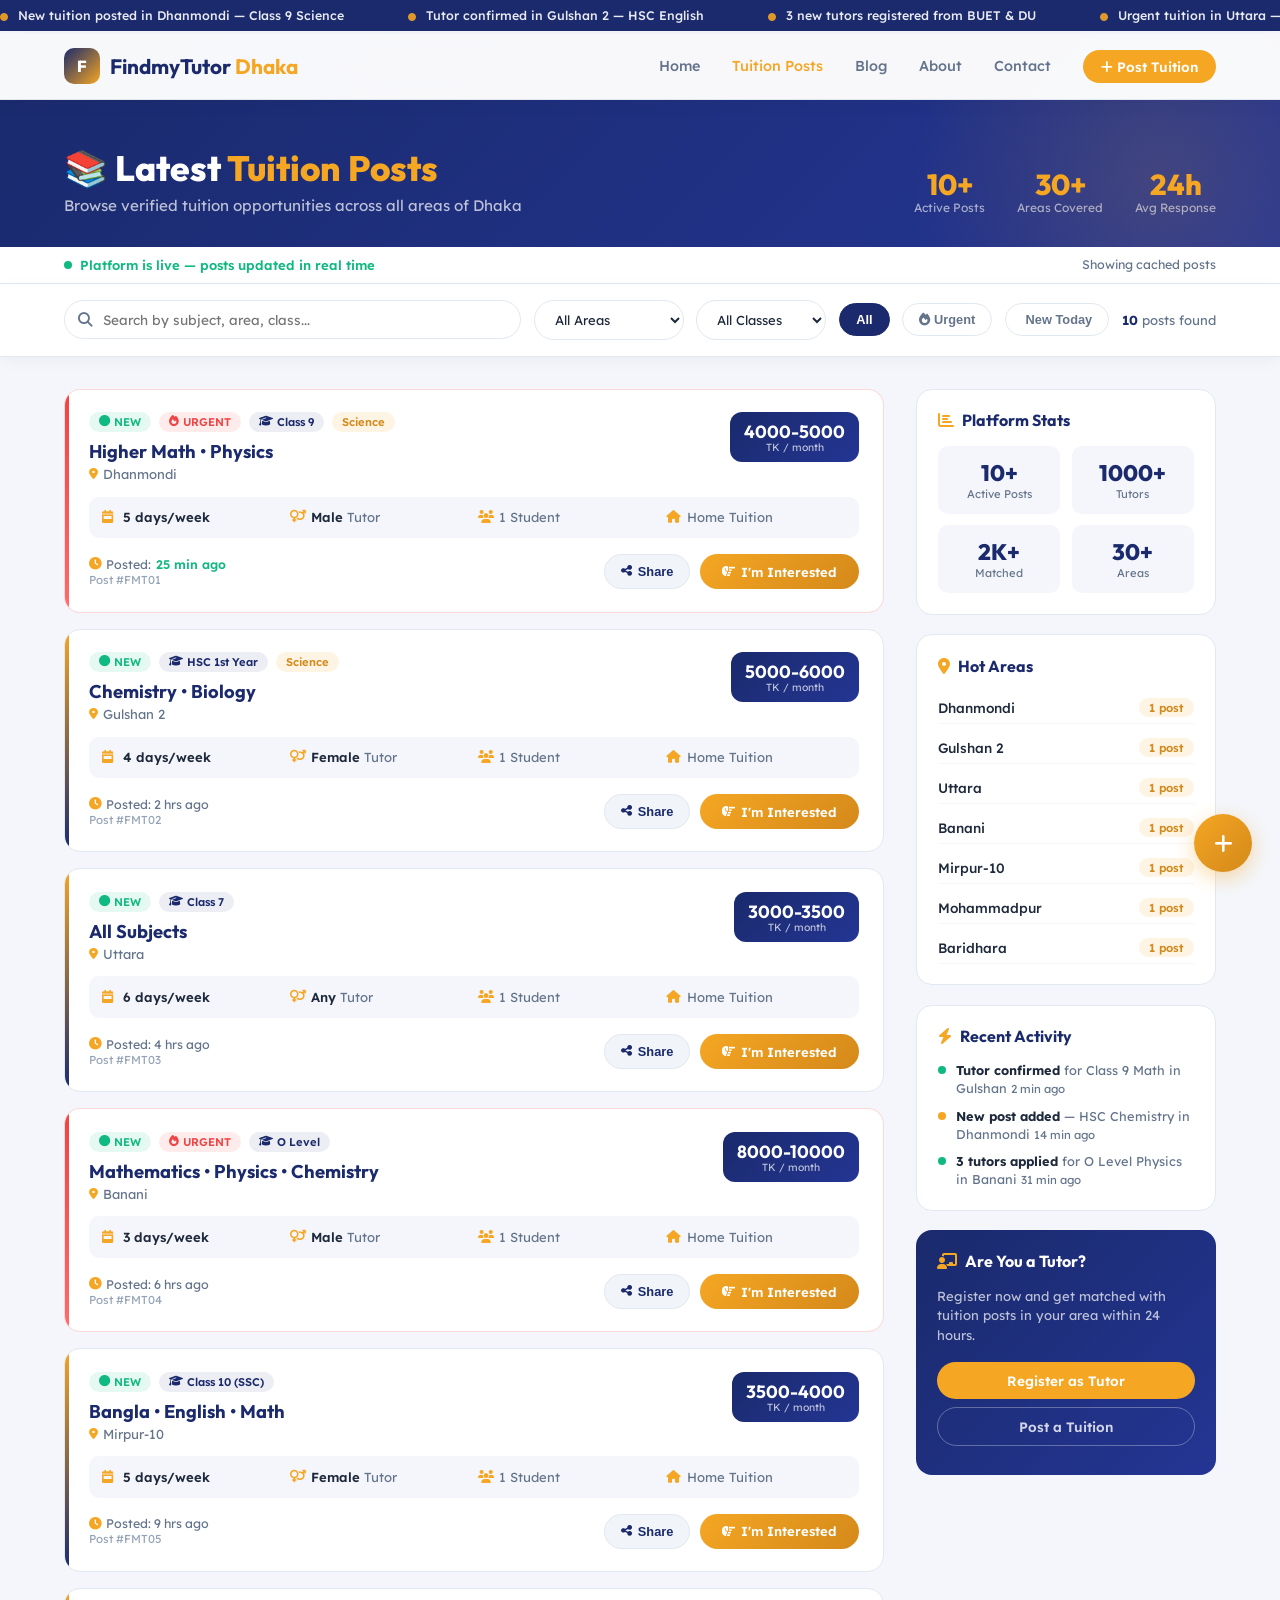
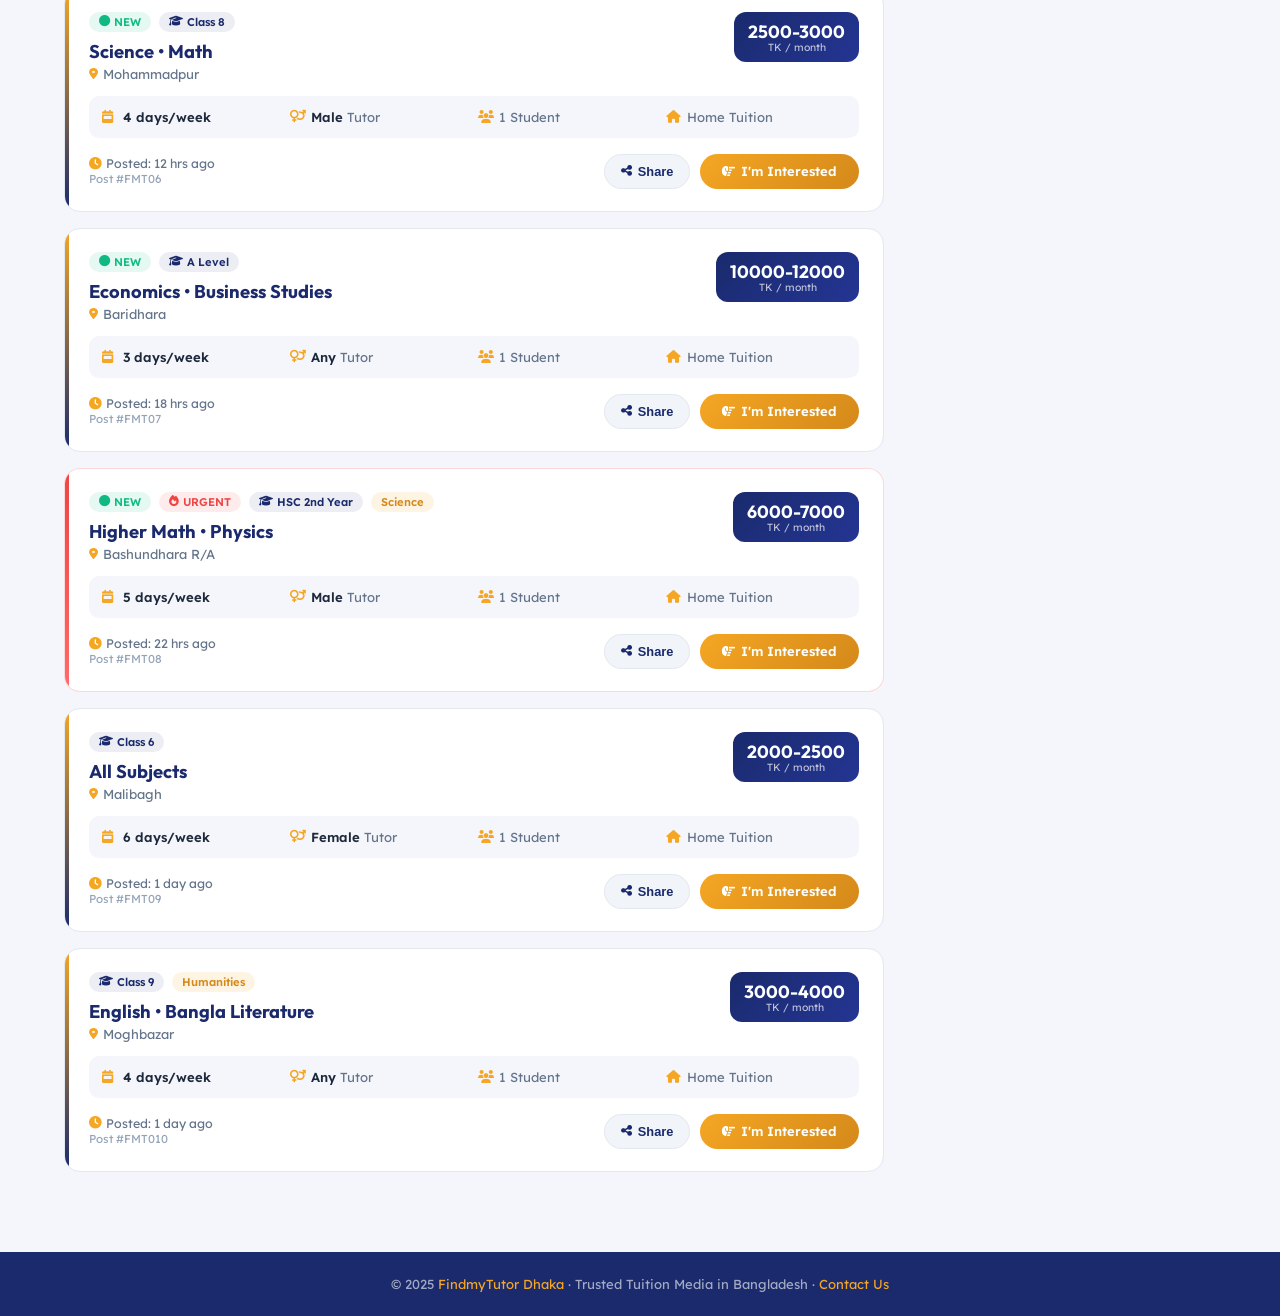
==== commit 7e2dcf8e: "add new features" ====
--- a/tuition.html
+++ b/tuition.html
@@ -3,239 +3,1184 @@
 <head>
     <meta charset="UTF-8">
     <meta name="viewport" content="width=device-width, initial-scale=1.0">
-    <title>Tuition Posts - FindmyTutor Dhaka</title>
-    <link href="https://fonts.googleapis.com/css2?family=Inter:wght@300;400;500;600;700&display=swap" rel="stylesheet">
+    <title>Tuition Posts - FindmyTutor Dhaka | Latest Home Tuition Jobs in Dhaka</title>
+    <meta name="description" content="Browse 500+ active tuition posts in Dhaka. Find home tuition jobs in Gulshan, Dhanmondi, Uttara, Mirpur and all areas of Dhaka. Apply now!">
+    <link href="https://fonts.googleapis.com/css2?family=Outfit:wght@300;400;500;600;700;800&family=Lexend:wght@400;500;600&display=swap" rel="stylesheet">
     <link rel="stylesheet" href="https://cdnjs.cloudflare.com/ajax/libs/font-awesome/6.5.2/css/all.min.css">
     <style>
+        :root {
+            --navy: #1A2A6C;
+            --navy-dark: #111d4e;
+            --gold: #F5A623;
+            --gold-dark: #d4891a;
+            --bg: #F4F6FB;
+            --white: #ffffff;
+            --text: #1E293B;
+            --muted: #64748B;
+            --border: #E2E8F0;
+            --card-shadow: 0 2px 20px rgba(26,42,108,0.07);
+            --success: #10b981;
+            --urgent: #ef4444;
+        }
+
         * { margin: 0; padding: 0; box-sizing: border-box; }
-        body { font-family: 'Inter', sans-serif; background: #F8F9FC; color: #1E293B; }
-        
+
+        body {
+            font-family: 'Lexend', sans-serif;
+            background: var(--bg);
+            color: var(--text);
+            overflow-x: hidden;
+        }
+
+        /* ── TICKER ── */
+        .ticker-wrap {
+            background: var(--navy);
+            color: white;
+            padding: 8px 0;
+            overflow: hidden;
+            position: fixed;
+            top: 0;
+            width: 100%;
+            z-index: 1100;
+        }
+        .ticker-content {
+            display: flex;
+            gap: 4rem;
+            animation: ticker 35s linear infinite;
+            white-space: nowrap;
+        }
+        .ticker-content span { font-size: 0.78rem; font-weight: 500; opacity: 0.9; }
+        .ticker-content span i { color: var(--gold); margin-right: 6px; }
+        @keyframes ticker {
+            0% { transform: translateX(0); }
+            100% { transform: translateX(-50%); }
+        }
+
+        /* ── NAVBAR ── */
         .navbar {
-            background: #FFFFFF;
-            padding: 1rem 5%;
+            background: rgba(255,255,255,0.97);
+            backdrop-filter: blur(12px);
+            padding: 0.9rem 5%;
             display: flex;
             justify-content: space-between;
             align-items: center;
             position: fixed;
             width: 100%;
-            top: 0;
+            top: 34px;
             z-index: 1000;
-            box-shadow: 0 2px 20px rgba(0,0,0,0.05);
+            box-shadow: 0 1px 0 var(--border), 0 4px 20px rgba(0,0,0,0.04);
         }
         .logo { display: flex; align-items: center; gap: 10px; text-decoration: none; }
-        .logo-icon { width: 38px; height: 38px; background: linear-gradient(135deg, #1A2A6C, #F5A623); border-radius: 10px; display: flex; align-items: center; justify-content: center; font-weight: 700; color: white; }
-        .logo-text { font-size: 1.4rem; font-weight: 700; color: #1A2A6C; }
-        .logo-text span { color: #F5A623; }
-        .nav-links { display: flex; gap: 2rem; }
-        .nav-links a { text-decoration: none; color: #475569; font-weight: 500; }
-        .nav-links a:hover, .nav-links a.active { color: #F5A623; }
-        
-        .admin-fab {
-            position: fixed;
-            bottom: 30px;
-            right: 30px;
-            background: linear-gradient(135deg, #1A2A6C, #243594);
+        .logo-icon {
+            width: 36px; height: 36px;
+            background: linear-gradient(135deg, var(--navy), var(--gold));
+            border-radius: 10px;
+            display: flex; align-items: center; justify-content: center;
+            font-family: 'Outfit', sans-serif;
+            font-weight: 800; color: white; font-size: 1rem;
+        }
+        .logo-text { font-family: 'Outfit', sans-serif; font-size: 1.3rem; font-weight: 700; color: var(--navy); }
+        .logo-text span { color: var(--gold); }
+        .nav-links { display: flex; gap: 2rem; align-items: center; }
+        .nav-links a { text-decoration: none; color: var(--muted); font-weight: 500; font-size: 0.9rem; transition: color 0.2s; }
+        .nav-links a:hover, .nav-links a.active { color: var(--gold); }
+        .nav-post-btn {
+            background: var(--gold);
+            color: white !important;
+            padding: 8px 18px;
+            border-radius: 50px;
+            font-weight: 600 !important;
+            font-size: 0.85rem !important;
+            cursor: pointer;
+        }
+        .nav-post-btn:hover { background: var(--gold-dark) !important; color: white !important; }
+        .mobile-menu { display: none; font-size: 1.4rem; cursor: pointer; color: var(--navy); }
+
+        /* ── PAGE HEADER ── */
+        .page-header {
+            padding: 7rem 5% 2rem;
+            margin-top: 34px;
+            background: linear-gradient(135deg, var(--navy) 0%, #243594 100%);
+            position: relative;
+            overflow: hidden;
+        }
+        .page-header::before {
+            content: '';
+            position: absolute;
+            top: -50%; right: -10%;
+            width: 500px; height: 500px;
+            background: radial-gradient(circle, rgba(245,166,35,0.15) 0%, transparent 70%);
+            pointer-events: none;
+        }
+        .page-header-inner {
+            max-width: 1300px;
+            margin: 0 auto;
+            display: flex;
+            justify-content: space-between;
+            align-items: flex-end;
+            flex-wrap: wrap;
+            gap: 1.5rem;
+        }
+        .page-header h1 {
+            font-family: 'Outfit', sans-serif;
+            font-size: 2.2rem;
+            font-weight: 800;
             color: white;
-            width: 60px;
-            height: 60px;
+            margin-bottom: 0.4rem;
+        }
+        .page-header h1 span { color: var(--gold); }
+        .page-header p { color: rgba(255,255,255,0.7); font-size: 0.95rem; }
+        .header-stats {
+            display: flex;
+            gap: 2rem;
+        }
+        .hstat { text-align: center; }
+        .hstat-num {
+            font-family: 'Outfit', sans-serif;
+            font-size: 1.8rem;
+            font-weight: 800;
+            color: var(--gold);
+            line-height: 1;
+        }
+        .hstat-label { font-size: 0.75rem; color: rgba(255,255,255,0.6); margin-top: 2px; }
+
+        /* ── LIVE INDICATOR ── */
+        .live-bar {
+            background: white;
+            border-bottom: 1px solid var(--border);
+            padding: 0.6rem 5%;
+        }
+        .live-bar-inner {
+            max-width: 1300px;
+            margin: 0 auto;
+            display: flex;
+            align-items: center;
+            justify-content: space-between;
+            flex-wrap: wrap;
+            gap: 0.5rem;
+        }
+        .live-dot {
+            display: flex;
+            align-items: center;
+            gap: 8px;
+            font-size: 0.82rem;
+            color: var(--success);
+            font-weight: 600;
+        }
+        .live-dot::before {
+            content: '';
+            width: 8px; height: 8px;
+            background: var(--success);
             border-radius: 50%;
-            display: flex;
-            align-items: center;
-            justify-content: center;
+            animation: pulse 1.5s infinite;
+        }
+        @keyframes pulse {
+            0%, 100% { opacity: 1; transform: scale(1); }
+            50% { opacity: 0.5; transform: scale(1.3); }
+        }
+        .last-updated { font-size: 0.78rem; color: var(--muted); }
+
+        /* ── FILTER BAR ── */
+        .filter-section {
+            background: white;
+            border-bottom: 1px solid var(--border);
+            padding: 1rem 5%;
+            position: sticky;
+            top: 100px;
+            z-index: 90;
+            box-shadow: 0 4px 15px rgba(0,0,0,0.04);
+        }
+        .filter-inner {
+            max-width: 1300px;
+            margin: 0 auto;
+            display: flex;
+            gap: 0.8rem;
+            align-items: center;
+            flex-wrap: wrap;
+        }
+        .search-box {
+            flex: 1;
+            min-width: 200px;
+            position: relative;
+        }
+        .search-box i {
+            position: absolute;
+            left: 14px;
+            top: 50%;
+            transform: translateY(-50%);
+            color: var(--muted);
+            font-size: 0.9rem;
+        }
+        .search-box input {
+            width: 100%;
+            padding: 10px 14px 10px 38px;
+            border: 1.5px solid var(--border);
+            border-radius: 50px;
+            font-family: 'Lexend', sans-serif;
+            font-size: 0.85rem;
+            outline: none;
+            transition: border-color 0.2s;
+        }
+        .search-box input:focus { border-color: var(--gold); }
+        .filter-select {
+            padding: 10px 16px;
+            border: 1.5px solid var(--border);
+            border-radius: 50px;
+            font-family: 'Lexend', sans-serif;
+            font-size: 0.82rem;
+            outline: none;
             cursor: pointer;
-            z-index: 999;
-            text-decoration: none;
-            transition: all 0.3s;
-        }
-        .admin-fab:hover { transform: scale(1.1); background: #F5A623; }
-        
-        .page-header { padding: 8rem 5% 3rem; text-align: center; }
-        .page-header h1 { font-size: 2.5rem; color: #1A2A6C; }
-        .page-header p { color: #64748B; margin-top: 0.5rem; }
-        
-        .tuition-grid { padding: 2rem 5%; display: grid; grid-template-columns: repeat(auto-fill, minmax(350px, 1fr)); gap: 2rem; }
-        
+            background: white;
+            color: var(--text);
+            min-width: 130px;
+        }
+        .filter-select:focus { border-color: var(--gold); }
+        .filter-chip {
+            padding: 8px 16px;
+            border: 1.5px solid var(--border);
+            border-radius: 50px;
+            font-size: 0.8rem;
+            font-weight: 600;
+            cursor: pointer;
+            background: white;
+            color: var(--muted);
+            transition: all 0.2s;
+            white-space: nowrap;
+        }
+        .filter-chip:hover, .filter-chip.active {
+            background: var(--navy);
+            border-color: var(--navy);
+            color: white;
+        }
+        .filter-chip.urgent-chip.active { background: var(--urgent); border-color: var(--urgent); }
+        .result-count { font-size: 0.82rem; color: var(--muted); white-space: nowrap; margin-left: auto; }
+        .result-count strong { color: var(--navy); }
+
+        /* ── MAIN LAYOUT ── */
+        .main-content {
+            max-width: 1300px;
+            margin: 0 auto;
+            padding: 2rem 5%;
+            display: grid;
+            grid-template-columns: 1fr 300px;
+            gap: 2rem;
+            align-items: start;
+        }
+
+        /* ── TUITION CARDS ── */
+        .tuition-grid { display: flex; flex-direction: column; gap: 1rem; }
+
         .tuition-card {
             background: white;
+            border-radius: 16px;
+            border: 1.5px solid var(--border);
+            padding: 1.4rem 1.5rem;
+            transition: all 0.25s;
+            position: relative;
+            overflow: hidden;
+        }
+        .tuition-card::before {
+            content: '';
+            position: absolute;
+            left: 0; top: 0; bottom: 0;
+            width: 4px;
+            background: linear-gradient(180deg, var(--gold), var(--navy));
+            border-radius: 4px 0 0 4px;
+        }
+        .tuition-card:hover {
+            border-color: var(--gold);
+            box-shadow: 0 8px 30px rgba(245,166,35,0.12);
+            transform: translateY(-2px);
+        }
+        .tuition-card.urgent-card::before {
+            background: linear-gradient(180deg, var(--urgent), #ff6b6b);
+        }
+        .tuition-card.urgent-card { border-color: rgba(239,68,68,0.2); }
+
+        .card-top {
+            display: flex;
+            justify-content: space-between;
+            align-items: flex-start;
+            margin-bottom: 0.9rem;
+            gap: 1rem;
+        }
+        .card-left { flex: 1; }
+        .badge-row { display: flex; gap: 0.5rem; flex-wrap: wrap; margin-bottom: 0.5rem; }
+        .badge {
+            display: inline-flex;
+            align-items: center;
+            gap: 4px;
+            padding: 3px 10px;
+            border-radius: 50px;
+            font-size: 0.7rem;
+            font-weight: 600;
+        }
+        .badge-new { background: rgba(16,185,129,0.1); color: var(--success); }
+        .badge-urgent { background: rgba(239,68,68,0.1); color: var(--urgent); }
+        .badge-class { background: rgba(26,42,108,0.08); color: var(--navy); }
+        .badge-group { background: rgba(245,166,35,0.12); color: var(--gold-dark); }
+
+        .card-title {
+            font-family: 'Outfit', sans-serif;
+            font-size: 1.15rem;
+            font-weight: 700;
+            color: var(--navy);
+            margin-bottom: 0.2rem;
+        }
+        .card-area {
+            font-size: 0.82rem;
+            color: var(--muted);
+            display: flex;
+            align-items: center;
+            gap: 5px;
+        }
+        .card-area i { color: var(--gold); font-size: 0.75rem; }
+
+        .salary-box {
+            background: linear-gradient(135deg, var(--navy), #243594);
+            color: white;
+            padding: 8px 14px;
+            border-radius: 12px;
+            text-align: center;
+            white-space: nowrap;
+            flex-shrink: 0;
+        }
+        .salary-amount {
+            font-family: 'Outfit', sans-serif;
+            font-size: 1.1rem;
+            font-weight: 700;
+        }
+        .salary-label { font-size: 0.65rem; opacity: 0.7; margin-top: -2px; }
+
+        .card-details {
+            display: grid;
+            grid-template-columns: repeat(auto-fit, minmax(150px, 1fr));
+            gap: 0.5rem;
+            margin-bottom: 1rem;
+            padding: 0.8rem;
+            background: var(--bg);
+            border-radius: 10px;
+        }
+        .detail-item {
+            display: flex;
+            align-items: center;
+            gap: 7px;
+            font-size: 0.82rem;
+            color: var(--muted);
+        }
+        .detail-item i { color: var(--gold); width: 14px; font-size: 0.8rem; }
+        .detail-item strong { color: var(--text); font-weight: 600; }
+
+        .card-footer {
+            display: flex;
+            justify-content: space-between;
+            align-items: center;
+            gap: 1rem;
+            flex-wrap: wrap;
+        }
+        .time-info {
+            font-size: 0.78rem;
+            color: var(--muted);
+            display: flex;
+            align-items: center;
+            gap: 5px;
+        }
+        .time-info i { color: var(--gold); }
+        .post-id { font-size: 0.72rem; color: #94a3b8; }
+
+        .button-group {
+            display: flex;
+            gap: 0.6rem;
+        }
+        .share-btn {
+            background: #F1F5F9;
+            border: 1px solid var(--border);
+            padding: 9px 16px;
+            border-radius: 50px;
+            font-size: 0.8rem;
+            font-weight: 600;
+            cursor: pointer;
+            transition: all 0.2s;
+            display: flex;
+            align-items: center;
+            gap: 6px;
+            color: var(--navy);
+        }
+        .share-btn:hover {
+            background: var(--navy);
+            border-color: var(--navy);
+            color: white;
+        }
+        .share-btn:hover i { color: white; }
+        .apply-btn {
+            background: linear-gradient(135deg, var(--gold), var(--gold-dark));
+            color: white;
+            border: none;
+            padding: 9px 22px;
+            border-radius: 50px;
+            font-family: 'Lexend', sans-serif;
+            font-weight: 600;
+            font-size: 0.82rem;
+            cursor: pointer;
+            transition: all 0.2s;
+            display: flex;
+            align-items: center;
+            gap: 6px;
+        }
+        .apply-btn:hover {
+            transform: translateY(-1px);
+            box-shadow: 0 4px 15px rgba(245,166,35,0.4);
+        }
+
+        /* ── SIDEBAR ── */
+        .sidebar { display: flex; flex-direction: column; gap: 1.2rem; }
+
+        .sidebar-card {
+            background: white;
+            border-radius: 16px;
+            border: 1.5px solid var(--border);
+            padding: 1.3rem;
+        }
+        .sidebar-title {
+            font-family: 'Outfit', sans-serif;
+            font-size: 1rem;
+            font-weight: 700;
+            color: var(--navy);
+            margin-bottom: 1rem;
+            display: flex;
+            align-items: center;
+            gap: 8px;
+        }
+        .sidebar-title i { color: var(--gold); }
+
+        .stat-grid { display: grid; grid-template-columns: 1fr 1fr; gap: 0.7rem; }
+        .stat-box {
+            background: var(--bg);
+            border-radius: 10px;
+            padding: 0.8rem;
+            text-align: center;
+        }
+        .stat-box .num {
+            font-family: 'Outfit', sans-serif;
+            font-size: 1.4rem;
+            font-weight: 800;
+            color: var(--navy);
+        }
+        .stat-box .lbl { font-size: 0.7rem; color: var(--muted); }
+
+        .area-list { display: flex; flex-direction: column; gap: 0.5rem; }
+        .area-row {
+            display: flex;
+            justify-content: space-between;
+            align-items: center;
+            padding: 6px 0;
+            border-bottom: 1px solid var(--bg);
+            font-size: 0.85rem;
+        }
+        .area-name { font-weight: 500; color: var(--text); }
+        .area-count { background: rgba(245,166,35,0.12); color: var(--gold-dark); padding: 2px 10px; border-radius: 50px; font-size: 0.72rem; font-weight: 600; }
+
+        .cta-card { background: linear-gradient(135deg, var(--navy), #243594); border: none; }
+        .cta-card .sidebar-title { color: white; }
+        .cta-card p { font-size: 0.82rem; color: rgba(255,255,255,0.7); margin-bottom: 1rem; line-height: 1.5; }
+        .cta-btn {
+            display: block;
+            width: 100%;
+            background: var(--gold);
+            color: white;
+            border: none;
+            padding: 10px;
+            border-radius: 50px;
+            font-family: 'Lexend', sans-serif;
+            font-weight: 600;
+            font-size: 0.85rem;
+            cursor: pointer;
+            text-align: center;
+            text-decoration: none;
+            margin-bottom: 0.5rem;
+        }
+        .cta-btn:hover { background: var(--gold-dark); }
+        .cta-btn.outline { background: transparent; border: 1.5px solid rgba(255,255,255,0.3); color: rgba(255,255,255,0.8); }
+        .cta-btn.outline:hover { background: rgba(255,255,255,0.1); }
+
+        .activity-list { display: flex; flex-direction: column; gap: 0.6rem; }
+        .activity-item {
+            display: flex;
+            gap: 10px;
+            font-size: 0.8rem;
+            align-items: flex-start;
+        }
+        .activity-dot {
+            width: 8px; height: 8px;
+            border-radius: 50%;
+            background: var(--success);
+            margin-top: 4px;
+            flex-shrink: 0;
+            animation: pulse 2s infinite;
+        }
+        .activity-dot.gold { background: var(--gold); }
+        .activity-text { color: var(--muted); line-height: 1.4; }
+        .activity-text strong { color: var(--text); }
+
+        /* ── FAB (PASSWORD PROTECTED) ── */
+        .fab {
+            position: fixed;
+            bottom: 28px;
+            right: 28px;
+            background: linear-gradient(135deg, var(--gold), var(--gold-dark));
+            color: white;
+            width: 58px; height: 58px;
+            border-radius: 50%;
+            display: flex;
+            align-items: center;
+            justify-content: center;
+            text-decoration: none;
+            z-index: 999;
+            box-shadow: 0 6px 20px rgba(245,166,35,0.4);
+            transition: all 0.2s;
+            font-size: 1.3rem;
+            cursor: pointer;
+            border: none;
+        }
+        .fab:hover { transform: scale(1.1) rotate(90deg); }
+        .fab-label {
+            position: absolute;
+            right: 68px;
+            background: var(--navy);
+            color: white;
+            padding: 6px 12px;
+            border-radius: 8px;
+            font-size: 0.75rem;
+            font-weight: 600;
+            white-space: nowrap;
+            opacity: 0;
+            pointer-events: none;
+            transition: opacity 0.2s;
+        }
+        .fab:hover .fab-label { opacity: 1; }
+
+        /* ── PASSWORD MODAL ── */
+        .password-modal .modal-box { max-width: 400px; }
+        .password-error { color: #ef4444; font-size: 0.75rem; margin-top: 5px; display: none; }
+
+        /* ── SHARE MODAL ── */
+        .share-link-box {
+            background: var(--bg);
+            padding: 1rem;
+            border-radius: 12px;
+            margin: 1rem 0;
+            word-break: break-all;
+            display: flex;
+            align-items: center;
+            justify-content: space-between;
+            gap: 10px;
+        }
+        .copy-btn {
+            background: var(--gold);
+            color: white;
+            border: none;
+            padding: 8px 16px;
+            border-radius: 50px;
+            cursor: pointer;
+            font-weight: 600;
+        }
+        .social-share-buttons {
+            display: flex;
+            gap: 1rem;
+            margin-top: 1rem;
+        }
+        .social-share-btn {
+            flex: 1;
+            padding: 10px;
+            border-radius: 50px;
+            text-decoration: none;
+            text-align: center;
+            font-weight: 600;
+            display: flex;
+            align-items: center;
+            justify-content: center;
+            gap: 8px;
+        }
+        .social-share-btn.facebook { background: #1877F2; color: white; }
+        .social-share-btn.whatsapp { background: #25D366; color: white; }
+
+        /* ── MODAL COMMON ── */
+        .modal-overlay {
+            display: none;
+            position: fixed;
+            inset: 0;
+            background: rgba(0,0,0,0.5);
+            backdrop-filter: blur(4px);
+            z-index: 2000;
+            justify-content: center;
+            align-items: center;
+            padding: 1rem;
+        }
+        .modal-overlay.open { display: flex; }
+        .modal-box {
+            background: white;
             border-radius: 20px;
-            padding: 1.5rem;
-            box-shadow: 0 4px 15px rgba(0,0,0,0.05);
-            border: 1px solid #E2E8F0;
-            transition: all 0.3s;
-        }
-        .tuition-card:hover { transform: translateY(-5px); border-color: #F5A623; box-shadow: 0 20px 35px -10px rgba(0,0,0,0.1); }
-        
-        .salary-badge {
-            display: inline-block;
-            background: linear-gradient(135deg, #1A2A6C, #243594);
-            color: white;
-            padding: 4px 12px;
-            border-radius: 50px;
-            font-size: 0.75rem;
-            margin-bottom: 1rem;
-        }
-        
-        .class-name {
+            padding: 2rem;
+            max-width: 460px;
+            width: 100%;
+            animation: popIn 0.3s cubic-bezier(0.34,1.56,0.64,1);
+        }
+        @keyframes popIn {
+            from { opacity: 0; transform: scale(0.9); }
+            to { opacity: 1; transform: scale(1); }
+        }
+        .modal-header {
+            display: flex;
+            justify-content: space-between;
+            align-items: center;
+            margin-bottom: 1.2rem;
+        }
+        .modal-title {
+            font-family: 'Outfit', sans-serif;
             font-size: 1.2rem;
             font-weight: 700;
-            color: #F5A623;
-            margin-bottom: 0.5rem;
-        }
-        
-        .subject-tag {
-            display: inline-block;
-            background: rgba(245,166,35,0.1);
-            color: #F5A623;
-            padding: 4px 10px;
-            border-radius: 50px;
-            font-size: 0.7rem;
-            margin: 0 4px 4px 0;
-        }
-        
-        .info-row {
-            display: flex;
-            align-items: center;
-            gap: 10px;
-            padding: 6px 0;
+            color: var(--navy);
+        }
+        .modal-close {
+            width: 32px; height: 32px;
+            border-radius: 50%;
+            border: none;
+            background: var(--bg);
+            cursor: pointer;
+            font-size: 1rem;
+            color: var(--muted);
+            display: flex;
+            align-items: center;
+            justify-content: center;
+        }
+        .modal-close:hover { background: var(--border); }
+        .form-group { margin-bottom: 1rem; }
+        .form-group label { font-size: 0.82rem; font-weight: 600; color: var(--text); display: block; margin-bottom: 0.4rem; }
+        .form-group input, .form-group select {
+            width: 100%;
+            padding: 10px 14px;
+            border: 1.5px solid var(--border);
+            border-radius: 10px;
+            font-family: 'Lexend', sans-serif;
             font-size: 0.85rem;
-            color: #475569;
-            border-bottom: 1px solid #F1F5F9;
-        }
-        .info-row:last-of-type { border-bottom: none; }
-        .info-row i { width: 18px; color: #F5A623; }
-        
-        .interested-btn {
+            outline: none;
+        }
+        .form-group input:focus, .form-group select:focus { border-color: var(--gold); }
+
+        .post-summary {
+            background: var(--bg);
+            border-radius: 12px;
+            padding: 1rem;
+            margin-bottom: 1.2rem;
+            font-size: 0.85rem;
+        }
+        .post-summary strong { color: var(--navy); display: block; font-size: 1rem; margin-bottom: 0.3rem; }
+        .post-summary span { color: var(--muted); }
+
+        .plan-grid { display: grid; grid-template-columns: 1fr 1fr; gap: 0.8rem; margin-bottom: 1rem; }
+        .plan-option {
+            border: 2px solid var(--border);
+            border-radius: 12px;
+            padding: 0.9rem;
+            cursor: pointer;
+            transition: all 0.2s;
+            text-align: center;
+        }
+        .plan-option:hover, .plan-option.selected { border-color: var(--gold); background: rgba(245,166,35,0.05); }
+        .plan-option.pro-plan.selected { border-color: var(--navy); background: rgba(26,42,108,0.05); }
+        .plan-name { font-weight: 700; font-size: 0.9rem; color: var(--navy); }
+        .plan-price { font-size: 1.1rem; font-weight: 800; color: var(--gold); font-family: 'Outfit', sans-serif; }
+        .plan-desc { font-size: 0.72rem; color: var(--muted); margin-top: 3px; }
+
+        .submit-btn {
             width: 100%;
-            background: linear-gradient(135deg, #1A2A6C, #243594);
+            background: linear-gradient(135deg, var(--navy), #243594);
+            color: white;
             border: none;
             padding: 12px;
             border-radius: 50px;
-            color: white;
+            font-family: 'Lexend', sans-serif;
             font-weight: 600;
+            font-size: 0.9rem;
             cursor: pointer;
-            margin-top: 1rem;
-            transition: all 0.3s;
-            font-size: 0.9rem;
-        }
-        .interested-btn:hover { transform: translateY(-2px); box-shadow: 0 5px 15px rgba(26,42,108,0.3); }
-        
-        .footer {
-            background: #1A2A6C;
-            color: #CBD5E1;
-            padding: 3rem 5% 1.5rem;
+            transition: all 0.2s;
+        }
+        .submit-btn:hover { opacity: 0.9; transform: translateY(-1px); }
+
+        /* ── LOADING SKELETON ── */
+        .skeleton-card {
+            background: white;
+            border-radius: 16px;
+            border: 1.5px solid var(--border);
+            padding: 1.4rem 1.5rem;
+        }
+        .skeleton-line {
+            background: linear-gradient(90deg, #f0f0f0 25%, #e0e0e0 50%, #f0f0f0 75%);
+            background-size: 200% 100%;
+            animation: shimmer 1.5s infinite;
+            border-radius: 6px;
+            margin-bottom: 0.6rem;
+        }
+        @keyframes shimmer {
+            0% { background-position: 200% 0; }
+            100% { background-position: -200% 0; }
+        }
+
+        .empty-state {
+            text-align: center;
+            padding: 3rem;
+            color: var(--muted);
+        }
+        .empty-state i { font-size: 3rem; color: var(--border); margin-bottom: 1rem; display: block; }
+
+        footer {
+            background: var(--navy);
+            color: rgba(255,255,255,0.6);
+            text-align: center;
+            padding: 1.5rem;
+            font-size: 0.82rem;
             margin-top: 3rem;
-            text-align: center;
-        }
-        
-        .loading { text-align: center; padding: 3rem; color: #64748B; font-size: 1.1rem; }
-        .error { text-align: center; padding: 3rem; color: #ef4444; }
-        
+        }
+        footer a { color: var(--gold); text-decoration: none; }
+
+        @media (max-width: 1024px) {
+            .main-content { grid-template-columns: 1fr; }
+            .sidebar { display: grid; grid-template-columns: repeat(auto-fit, minmax(280px, 1fr)); }
+        }
         @media (max-width: 768px) {
-            .tuition-grid { grid-template-columns: 1fr; padding: 1rem 4%; }
-            .page-header h1 { font-size: 1.8rem; }
+            .navbar { padding: 0.8rem 4%; }
+            .nav-links { display: none; }
+            .mobile-menu { display: block; }
+            .nav-links.open {
+                display: flex;
+                flex-direction: column;
+                position: absolute;
+                top: 60px; left: 0;
+                width: 100%;
+                background: white;
+                padding: 1rem 4%;
+                box-shadow: 0 10px 20px rgba(0,0,0,0.08);
+                gap: 1rem;
+            }
+            .page-header { padding: 6.5rem 4% 1.5rem; }
+            .page-header h1 { font-size: 1.6rem; }
+            .header-stats { gap: 1rem; }
+            .filter-section { top: 94px; }
+            .main-content { padding: 1rem 4%; }
+            .sidebar { grid-template-columns: 1fr; }
+            .button-group { flex-direction: column; width: 100%; }
+            .share-btn, .apply-btn { justify-content: center; }
         }
     </style>
 </head>
 <body>
 
-<nav class="navbar">
+<!-- TICKER -->
+<div class="ticker-wrap">
+    <div class="ticker-content" id="tickerContent">
+        <span><i class="fas fa-circle" style="font-size:0.5rem"></i> New tuition posted in Dhanmondi — Class 9 Science</span>
+        <span><i class="fas fa-circle" style="font-size:0.5rem"></i> Tutor confirmed in Gulshan 2 — HSC English</span>
+        <span><i class="fas fa-circle" style="font-size:0.5rem"></i> 3 new tutors registered from BUET & DU</span>
+        <span><i class="fas fa-circle" style="font-size:0.5rem"></i> Urgent tuition in Uttara — Class 8 Math</span>
+        <span><i class="fas fa-circle" style="font-size:0.5rem"></i> New tuition posted in Mirpur — Class 6 All Subjects</span>
+        <span><i class="fas fa-circle" style="font-size:0.5rem"></i> Tutor found in Banani — O Level Physics</span>
+        <span><i class="fas fa-circle" style="font-size:0.5rem"></i> 12 active posts in Dhanmondi right now</span>
+        <span><i class="fas fa-circle" style="font-size:0.5rem"></i> New tuition posted in Dhanmondi — Class 9 Science</span>
+        <span><i class="fas fa-circle" style="font-size:0.5rem"></i> Tutor confirmed in Gulshan 2 — HSC English</span>
+        <span><i class="fas fa-circle" style="font-size:0.5rem"></i> 3 new tutors registered from BUET & DU</span>
+        <span><i class="fas fa-circle" style="font-size:0.5rem"></i> Urgent tuition in Uttara — Class 8 Math</span>
+        <span><i class="fas fa-circle" style="font-size:0.5rem"></i> New tuition posted in Mirpur — Class 6 All Subjects</span>
+        <span><i class="fas fa-circle" style="font-size:0.5rem"></i> Tutor found in Banani — O Level Physics</span>
+        <span><i class="fas fa-circle" style="font-size:0.5rem"></i> 12 active posts in Dhanmondi right now</span>
+    </div>
+</div>
+
+<!-- NAVBAR -->
+<nav class="navbar" id="navbar">
     <a href="index.html" class="logo">
         <div class="logo-icon">F</div>
         <span class="logo-text">FindmyTutor <span>Dhaka</span></span>
     </a>
-    <div class="nav-links">
+    <div class="nav-links" id="navLinks">
         <a href="index.html">Home</a>
         <a href="tuition.html" class="active">Tuition Posts</a>
+        <a href="blog.html">Blog</a>
+        <a href="about.html">About</a>
         <a href="contact.html">Contact</a>
+        <a href="#" class="nav-post-btn" id="postTuitionBtn"><i class="fas fa-plus"></i> Post Tuition</a>
     </div>
+    <div class="mobile-menu" onclick="toggleNav()"><i class="fas fa-bars"></i></div>
 </nav>
 
-<a href="https://forms.gle/4NifvjzPgk47z1877" target="_blank" class="admin-fab" title="Post a Tuition">
-    <i class="fas fa-plus"></i>
-</a>
-
+<!-- PAGE HEADER -->
 <div class="page-header">
-    <h1>📚 Tuition Posts</h1>
-    <p>Find the latest tuition opportunities in Dhaka</p>
+    <div class="page-header-inner">
+        <div>
+            <h1>📚 Latest <span>Tuition Posts</span></h1>
+            <p>Browse verified tuition opportunities across all areas of Dhaka</p>
+        </div>
+        <div class="header-stats">
+            <div class="hstat"><div class="hstat-num" id="totalPostsCount">—</div><div class="hstat-label">Active Posts</div></div>
+            <div class="hstat"><div class="hstat-num">30+</div><div class="hstat-label">Areas Covered</div></div>
+            <div class="hstat"><div class="hstat-num">24h</div><div class="hstat-label">Avg Response</div></div>
+        </div>
+    </div>
 </div>
 
-<div class="tuition-grid" id="tuitionGrid">
-    <div class="loading"><i class="fas fa-spinner fa-spin"></i> Loading posts...</div>
+<!-- LIVE BAR -->
+<div class="live-bar">
+    <div class="live-bar-inner">
+        <div class="live-dot">Platform is live — posts updated in real time</div>
+        <div class="last-updated" id="lastUpdated">Checking for new posts...</div>
+    </div>
 </div>
 
-<footer class="footer">
-    <p>&copy; 2024 FindmyTutor Dhaka | Trusted Tuition Media in Bangladesh</p>
-</footer>
+<!-- FILTER BAR -->
+<div class="filter-section">
+    <div class="filter-inner">
+        <div class="search-box"><i class="fas fa-search"></i><input type="text" id="searchInput" placeholder="Search by subject, area, class..." oninput="applyFilters()"></div>
+        <select class="filter-select" id="areaFilter" onchange="applyFilters()"><option value="">All Areas</option><option>Dhanmondi</option><option>Gulshan</option><option>Banani</option><option>Uttara</option><option>Mirpur</option><option>Mohammadpur</option><option>Bashundhara</option><option>Motijheel</option><option>Malibagh</option><option>Moghbazar</option></select>
+        <select class="filter-select" id="classFilter" onchange="applyFilters()"><option value="">All Classes</option><option>Class 1-5</option><option>Class 6-8</option><option>Class 9-10</option><option>HSC</option><option>O/A Level</option></select>
+        <button class="filter-chip active" onclick="setFilter(this,'all')">All</button>
+        <button class="filter-chip urgent-chip" onclick="setFilter(this,'urgent')"><i class="fas fa-fire"></i> Urgent</button>
+        <button class="filter-chip" onclick="setFilter(this,'new')"><i class="fas fa-sparkles"></i> New Today</button>
+        <div class="result-count" id="resultCount"><strong>—</strong> posts found</div>
+    </div>
+</div>
+
+<!-- MAIN CONTENT -->
+<div class="main-content">
+    <div><div class="tuition-grid" id="tuitionGrid"><div style="text-align:center;padding:3rem"><i class="fas fa-spinner fa-spin"></i> Loading posts...</div></div></div>
+    <div class="sidebar">
+        <div class="sidebar-card"><div class="sidebar-title"><i class="fas fa-chart-bar"></i> Platform Stats</div><div class="stat-grid"><div class="stat-box"><div class="num" id="sidebarPosts">—</div><div class="lbl">Active Posts</div></div><div class="stat-box"><div class="num">1000+</div><div class="lbl">Tutors</div></div><div class="stat-box"><div class="num">2K+</div><div class="lbl">Matched</div></div><div class="stat-box"><div class="num">30+</div><div class="lbl">Areas</div></div></div></div>
+        <div class="sidebar-card"><div class="sidebar-title"><i class="fas fa-map-marker-alt"></i> Hot Areas</div><div class="area-list" id="hotAreas"><div class="area-row"><span class="area-name">Loading...</span><span class="area-count">—</span></div></div></div>
+        <div class="sidebar-card"><div class="sidebar-title"><i class="fas fa-bolt"></i> Recent Activity</div><div class="activity-list"><div class="activity-item"><div class="activity-dot"></div><div class="activity-text"><strong>Tutor confirmed</strong> for Class 9 Math in Gulshan <span style="font-size:0.72rem">2 min ago</span></div></div><div class="activity-item"><div class="activity-dot gold"></div><div class="activity-text"><strong>New post added</strong> — HSC Chemistry in Dhanmondi <span style="font-size:0.72rem">14 min ago</span></div></div><div class="activity-item"><div class="activity-dot"></div><div class="activity-text"><strong>3 tutors applied</strong> for O Level Physics in Banani <span style="font-size:0.72rem">31 min ago</span></div></div></div></div>
+        <div class="sidebar-card cta-card"><div class="sidebar-title"><i class="fas fa-chalkboard-user"></i> Are You a Tutor?</div><p>Register now and get matched with tuition posts in your area within 24 hours.</p><a href="index.html#register" class="cta-btn">Register as Tutor</a><a href="#" class="cta-btn outline" id="ctaPostBtn">Post a Tuition</a></div>
+    </div>
+</div>
+
+<!-- FAB (PASSWORD PROTECTED) -->
+<button class="fab" id="fabBtn"><span class="fab-label">Admin: Post Tuition</span><i class="fas fa-plus"></i></button>
+
+<!-- PASSWORD MODAL -->
+<div class="modal-overlay" id="passwordModal">
+    <div class="modal-box password-modal">
+        <div class="modal-header"><div class="modal-title"><i class="fas fa-lock" style="color:var(--gold);margin-right:8px"></i>Admin Access</div><button class="modal-close" onclick="closePasswordModal()"><i class="fas fa-times"></i></button></div>
+        <div class="form-group"><label>Enter Admin Password</label><input type="password" id="adminPassword" placeholder="Enter password"><div id="passwordError" class="password-error">Incorrect password!</div></div>
+        <button class="submit-btn" onclick="verifyPassword()">Verify Access</button>
+    </div>
+</div>
+
+<!-- SHARE MODAL -->
+<div class="modal-overlay" id="shareModal">
+    <div class="modal-box">
+        <div class="modal-header"><div class="modal-title"><i class="fas fa-share-alt" style="color:var(--gold);margin-right:8px"></i>Share this Tuition</div><button class="modal-close" onclick="closeShareModal()"><i class="fas fa-times"></i></button></div>
+        <div class="share-link-box"><span id="shareLinkText"></span><button class="copy-btn" onclick="copyShareLink()"><i class="fas fa-copy"></i> Copy</button></div>
+        <div class="social-share-buttons"><a id="facebookShare" target="_blank" class="social-share-btn facebook"><i class="fab fa-facebook-f"></i> Facebook</a><a id="whatsappShare" target="_blank" class="social-share-btn whatsapp"><i class="fab fa-whatsapp"></i> WhatsApp</a></div>
+    </div>
+</div>
+
+<!-- APPLY MODAL (YOUR ORIGINAL WITH BASIC/PRO) -->
+<div class="modal-overlay" id="applyModal">
+    <div class="modal-box">
+        <div class="modal-header"><div class="modal-title">Apply for Tuition</div><button class="modal-close" onclick="closeApplyModal()"><i class="fas fa-times"></i></button></div>
+        <div class="post-summary" id="modalPostSummary"><strong id="modalPostTitle">—</strong><span id="modalPostDetails">—</span></div>
+        <div class="modal-form">
+            <div class="form-group"><label>Your Full Name</label><input type="text" id="applicantName" placeholder="e.g. Md. Rahim Uddin"></div>
+            <div class="form-group"><label>WhatsApp Number</label><input type="tel" id="applicantPhone" placeholder="e.g. 01712345678"></div>
+            <div class="form-group"><label>Your University / Institution</label><input type="text" id="applicantUniversity" placeholder="e.g. BUET, DU, NSU..."></div>
+            <div class="form-group"><label>Choose Your Plan</label>
+                <div class="plan-grid">
+                    <div class="plan-option selected" id="planBasic" onclick="selectPlan('basic')"><div class="plan-name">Basic</div><div class="plan-price">Free</div><div class="plan-desc">CV submitted, wait for call</div></div>
+                    <div class="plan-option pro-plan" id="planPro" onclick="selectPlan('pro')"><div class="plan-name">⭐ Pro</div><div class="plan-price">50 TK</div><div class="plan-desc">Priority CV + direct number</div></div>
+                </div>
+            </div>
+            <div id="proPaymentInfo" style="display:none; background:var(--bg); border-radius:10px; padding:0.8rem; margin-bottom:1rem; font-size:0.82rem;">
+                <strong style="color:var(--navy)">bKash Payment:</strong>
+                <div style="font-size:1.2rem; font-weight:800; color:var(--gold); margin:4px 0">01991309741</div>
+                <div style="color:var(--muted)">Send 50 TK then enter transaction ID below</div>
+                <input type="text" id="transactionId" placeholder="Transaction ID (e.g. TRX8A3K...)" style="margin-top:0.6rem; width:100%; padding:8px 12px; border:1.5px solid var(--border); border-radius:8px; font-family:Lexend,sans-serif; font-size:0.82rem; outline:none;">
+            </div>
+            <button class="submit-btn" onclick="submitApplication()"><i class="fas fa-paper-plane"></i> Submit Application</button>
+        </div>
+    </div>
+</div>
+
+<footer><p>&copy; 2025 <a href="index.html">FindmyTutor Dhaka</a> · Trusted Tuition Media in Bangladesh · <a href="contact.html">Contact Us</a></p></footer>
 
 <script>
-    const API_URL = "https://script.google.com/macros/s/AKfycbzyOFfwCLEd49PIIu730h52pXDwXzYrR43AeU6ulvQF9zyBRusDbNRv70DSX7n8_MUzKw/exec";
-    
-    function getTimeAgo(timestamp) {
-        if (!timestamp) return "Recently";
-        const now = new Date();
-        const postDate = new Date(timestamp);
-        const diffMs = now - postDate;
-        const diffMins = Math.floor(diffMs / 60000);
-        const diffHours = Math.floor(diffMs / 3600000);
-        const diffDays = Math.floor(diffMs / 86400000);
-        if (diffMins < 1) return "Just now";
-        if (diffMins < 60) return `${diffMins} min ago`;
-        if (diffHours < 24) return `${diffHours} hour${diffHours > 1 ? 's' : ''} ago`;
-        if (diffDays < 7) return `${diffDays} day${diffDays > 1 ? 's' : ''} ago`;
-        return postDate.toLocaleDateString('en-BD');
+// ============================================
+// CONFIGURATION
+// ============================================
+const API_URL = "https://script.google.com/macros/s/AKfycbzyOFfwCLEd49PIIu730h52pXDwXzYrR43AeU6ulvQF9zyBRusDbNRv70DSX7n8_MUzKw/exec";
+const WA_NUMBER = "8801991309741";
+const GOOGLE_SCRIPT_URL = "https://script.google.com/macros/s/AKfycbyzRoZNbYy4DDC7dhWtOEGnbPHiLjsakLMaVyPDEIbFZhEkgArTQ86EuujHkHuQlm42SA/exec";
+const ADMIN_PASSWORD = "findmytutor2024"; // CHANGE THIS PASSWORD
+
+// ============================================
+// DUMMY POSTS
+// ============================================
+const DUMMY_POSTS = [
+    { id:'D1', className:'Class 9', classLevel:'SSC', subjects:'Higher Math, Physics', area:'Dhanmondi', duration:'5 days/week', gender:'Male', salaryRange:'4000-5000 TK/month', group:'Science', timestamp: new Date(Date.now()-25*60000).toISOString(), urgent:true },
+    { id:'D2', className:'HSC 1st Year', classLevel:'HSC', subjects:'Chemistry, Biology', area:'Gulshan 2', duration:'4 days/week', gender:'Female', salaryRange:'5000-6000 TK/month', group:'Science', timestamp: new Date(Date.now()-2*3600000).toISOString(), urgent:false },
+    { id:'D3', className:'Class 7', classLevel:'Junior', subjects:'All Subjects', area:'Uttara', duration:'6 days/week', gender:'Any', salaryRange:'3000-3500 TK/month', group:'', timestamp: new Date(Date.now()-4*3600000).toISOString(), urgent:false },
+    { id:'D4', className:'O Level', classLevel:'O Level', subjects:'Mathematics, Physics, Chemistry', area:'Banani', duration:'3 days/week', gender:'Male', salaryRange:'8000-10000 TK/month', group:'', timestamp: new Date(Date.now()-6*3600000).toISOString(), urgent:true },
+    { id:'D5', className:'Class 10 (SSC)', classLevel:'SSC', subjects:'Bangla, English, Math', area:'Mirpur-10', duration:'5 days/week', gender:'Female', salaryRange:'3500-4000 TK/month', group:'', timestamp: new Date(Date.now()-9*3600000).toISOString(), urgent:false },
+    { id:'D6', className:'Class 8', classLevel:'Junior', subjects:'Science, Math', area:'Mohammadpur', duration:'4 days/week', gender:'Male', salaryRange:'2500-3000 TK/month', group:'', timestamp: new Date(Date.now()-12*3600000).toISOString(), urgent:false },
+    { id:'D7', className:'A Level', classLevel:'A Level', subjects:'Economics, Business Studies', area:'Baridhara', duration:'3 days/week', gender:'Any', salaryRange:'10000-12000 TK/month', group:'', timestamp: new Date(Date.now()-18*3600000).toISOString(), urgent:false },
+    { id:'D8', className:'HSC 2nd Year', classLevel:'HSC', subjects:'Higher Math, Physics', area:'Bashundhara R/A', duration:'5 days/week', gender:'Male', salaryRange:'6000-7000 TK/month', group:'Science', timestamp: new Date(Date.now()-22*3600000).toISOString(), urgent:true },
+    { id:'D9', className:'Class 6', classLevel:'Junior', subjects:'All Subjects', area:'Malibagh', duration:'6 days/week', gender:'Female', salaryRange:'2000-2500 TK/month', group:'', timestamp: new Date(Date.now()-28*3600000).toISOString(), urgent:false },
+    { id:'D10', className:'Class 9', classLevel:'SSC', subjects:'English, Bangla Literature', area:'Moghbazar', duration:'4 days/week', gender:'Any', salaryRange:'3000-4000 TK/month', group:'Humanities', timestamp: new Date(Date.now()-35*3600000).toISOString(), urgent:false },
+];
+
+// ============================================
+// STATE
+// ============================================
+let allPosts = [];
+let filteredPosts = [];
+let currentFilter = 'all';
+let selectedPlan = 'basic';
+let currentPostData = null;
+
+// ============================================
+// TIME FUNCTIONS
+// ============================================
+function timeAgo(ts) {
+    if (!ts) return 'Recently';
+    const diff = Date.now() - new Date(ts);
+    const m = Math.floor(diff/60000);
+    const h = Math.floor(diff/3600000);
+    const d = Math.floor(diff/86400000);
+    if (m < 1) return '<span style="color:var(--success);font-weight:600">Just now</span>';
+    if (m < 60) return `<span style="color:var(--success);font-weight:600">${m} min ago</span>`;
+    if (h < 24) return `${h} hr${h>1?'s':''} ago`;
+    return `${d} day${d>1?'s':''} ago`;
+}
+
+function isNew(ts) { return ts && (Date.now() - new Date(ts)) < 24*3600000; }
+
+// ============================================
+// SHARE FUNCTIONS
+// ============================================
+function openShareModal(post) {
+    const postUrl = `${window.location.href.split('?')[0]}?id=${post.id}`;
+    const encodedUrl = encodeURIComponent(postUrl);
+    const shareText = encodeURIComponent(`📚 Tuition Available!\nSubject: ${post.subjects}\nClass: ${post.className || post.classLevel}\nArea: ${post.area}\nSalary: ${post.salaryRange}\n\nApply here:`);
+    document.getElementById('shareLinkText').innerHTML = postUrl;
+    document.getElementById('facebookShare').href = `https://www.facebook.com/sharer/sharer.php?u=${encodedUrl}`;
+    document.getElementById('whatsappShare').href = `https://wa.me/?text=${shareText} ${encodedUrl}`;
+    document.getElementById('shareModal').classList.add('open');
+}
+
+function closeShareModal() { document.getElementById('shareModal').classList.remove('open'); }
+function copyShareLink() { navigator.clipboard.writeText(document.getElementById('shareLinkText').innerText); alert('✅ Link copied!'); }
+
+// ============================================
+// PASSWORD FUNCTIONS
+// ============================================
+function openPasswordModal() { document.getElementById('passwordModal').classList.add('open'); }
+function closePasswordModal() { document.getElementById('passwordModal').classList.remove('open'); document.getElementById('adminPassword').value = ''; document.getElementById('passwordError').style.display = 'none'; }
+function verifyPassword() {
+    if (document.getElementById('adminPassword').value === ADMIN_PASSWORD) {
+        closePasswordModal();
+        window.open('https://forms.gle/4NifvjzPgk47z1877', '_blank');
+    } else {
+        document.getElementById('passwordError').style.display = 'block';
     }
-    
-    async function loadPosts() {
-        const grid = document.getElementById('tuitionGrid');
-        
-        try {
-            // ✅ FIXED: Added ?action=getPosts so the API actually returns posts
-            const response = await fetch(API_URL + "?action=getPosts");
-            const posts = await response.json();
-            
-            if (!posts || posts.length === 0) {
-                grid.innerHTML = '<div class="loading">📭 No tuition posts available. Check back soon!</div>';
-                return;
-            }
-            
-            grid.innerHTML = '';
-            
-            posts.forEach(post => {
-                const subjectsList = post.subjects ? post.subjects.split(',').map(s => s.trim()) : [];
-                // ✅ FIXED: Using className || classLevel instead of undefined field
-                const displayClass = post.className || post.classLevel || 'Not specified';
-                
-                const card = document.createElement('div');
-                card.className = 'tuition-card';
-                card.innerHTML = `
-                    <div class="salary-badge"><i class="fas fa-money-bill-wave"></i> ${post.salaryRange || 'Negotiable'}</div>
-                    <div class="class-name"><i class="fas fa-graduation-cap"></i> ${displayClass}</div>
-                    <div style="margin: 10px 0;">
-                        ${subjectsList.length > 0 ? subjectsList.map(s => `<span class="subject-tag">${s}</span>`).join('') : '<span class="subject-tag">N/A</span>'}
-                    </div>
-                    <div class="info-row"><i class="fas fa-map-marker-alt"></i> Area: ${post.area || 'Not specified'}</div>
-                    <div class="info-row"><i class="fas fa-hourglass-half"></i> Duration: ${post.duration || 'Not specified'}</div>
-                    <div class="info-row"><i class="fas fa-venus-mars"></i> Preference: ${post.gender || 'Any'} Tutor</div>
-                    <div class="info-row"><i class="fas fa-clock"></i> Posted: ${getTimeAgo(post.timestamp)}</div>
-                    <button class="interested-btn" onclick="applyNow('${displayClass}', '${post.subjects || ''}', '${post.area || ''}')">
-                        <i class="fas fa-hand-point-right"></i> Interested - Apply Now
-                    </button>
-                `;
-                grid.appendChild(card);
-            });
-            
-        } catch(error) {
-            console.error("Error:", error);
-            grid.innerHTML = '<div class="error"><i class="fas fa-exclamation-triangle"></i> Error loading posts. Please refresh the page.</div>';
-        }
+}
+
+// ============================================
+// RENDER CARD
+// ============================================
+function renderCard(post) {
+    const subjects = post.subjects ? post.subjects.split(',').map(s=>s.trim()) : ['N/A'];
+    const isUrgent = post.urgent || false;
+    const newPost = isNew(post.timestamp);
+    const isDummy = String(post.id).startsWith('D');
+
+    return `<div class="tuition-card ${isUrgent?'urgent-card':''}">
+        <div class="card-top">
+            <div class="card-left">
+                <div class="badge-row">
+                    ${newPost ? '<span class="badge badge-new"><i class="fas fa-circle"></i> NEW</span>' : ''}
+                    ${isUrgent ? '<span class="badge badge-urgent"><i class="fas fa-fire"></i> URGENT</span>' : ''}
+                    <span class="badge badge-class"><i class="fas fa-graduation-cap"></i> ${post.className||post.classLevel||'N/A'}</span>
+                    ${post.group ? `<span class="badge badge-group">${post.group}</span>` : ''}
+                </div>
+                <div class="card-title">${subjects.join(' • ')}</div>
+                <div class="card-area"><i class="fas fa-map-marker-alt"></i> ${post.area||'Dhaka'}</div>
+            </div>
+            <div class="salary-box"><div class="salary-amount">${post.salaryRange ? post.salaryRange.replace(' TK/month','') : 'N/A'}</div><div class="salary-label">TK / month</div></div>
+        </div>
+        <div class="card-details">
+            <div class="detail-item"><i class="fas fa-calendar-week"></i><span><strong>${post.duration||'N/A'}</strong></span></div>
+            <div class="detail-item"><i class="fas fa-venus-mars"></i><span><strong>${post.gender||'Any'}</strong> Tutor</span></div>
+            <div class="detail-item"><i class="fas fa-users"></i><span>1 Student</span></div>
+            <div class="detail-item"><i class="fas fa-home"></i><span>Home Tuition</span></div>
+        </div>
+        <div class="card-footer">
+            <div><div class="time-info"><i class="fas fa-clock"></i> Posted: ${timeAgo(post.timestamp)}</div><div class="post-id">Post #${isDummy ? 'FMT'+post.id.replace('D','0') : post.id}</div></div>
+            <div class="button-group">
+                <button class="share-btn" onclick="openShareModal(${JSON.stringify(post).replace(/"/g,'&quot;')})"><i class="fas fa-share-alt"></i> Share</button>
+                <button class="apply-btn" onclick="openApplyModal(${JSON.stringify(post).replace(/"/g,'&quot;')})"><i class="fas fa-hand-point-right"></i> I'm Interested</button>
+            </div>
+        </div>
+    </div>`;
+}
+
+function renderPosts(posts) {
+    const grid = document.getElementById('tuitionGrid');
+    if (!posts.length) { grid.innerHTML = '<div class="empty-state"><i class="fas fa-search"></i><p>No posts match your filter.</p></div>'; return; }
+    grid.innerHTML = posts.map(renderCard).join('');
+    document.getElementById('resultCount').innerHTML = `<strong>${posts.length}</strong> posts found`;
+}
+
+// ============================================
+// FILTERS
+// ============================================
+function setFilter(btn, type) {
+    document.querySelectorAll('.filter-chip').forEach(b => b.classList.remove('active'));
+    btn.classList.add('active');
+    currentFilter = type;
+    applyFilters();
+}
+
+function applyFilters() {
+    const search = document.getElementById('searchInput').value.toLowerCase();
+    const area = document.getElementById('areaFilter').value.toLowerCase();
+    const cls = document.getElementById('classFilter').value.toLowerCase();
+    filteredPosts = allPosts.filter(p => {
+        const matchSearch = !search || (p.subjects||'').toLowerCase().includes(search) || (p.area||'').toLowerCase().includes(search);
+        const matchArea = !area || (p.area||'').toLowerCase().includes(area);
+        const matchClass = !cls || (p.className||'').toLowerCase().includes(cls);
+        const matchFilter = currentFilter === 'all' || (currentFilter === 'urgent' && p.urgent) || (currentFilter === 'new' && isNew(p.timestamp));
+        return matchSearch && matchArea && matchClass && matchFilter;
+    });
+    renderPosts(filteredPosts);
+}
+
+function buildHotAreas(posts) {
+    const counts = {};
+    posts.forEach(p => { if(p.area) counts[p.area.split(',')[0].trim()] = (counts[p.area.split(',')[0].trim()]||0)+1; });
+    const sorted = Object.entries(counts).sort((a,b)=>b[1]-a[1]).slice(0,7);
+    document.getElementById('hotAreas').innerHTML = sorted.map(([a,c]) => `<div class="area-row"><span class="area-name">${a}</span><span class="area-count">${c} post${c>1?'s':''}</span></div>`).join('') || '<div style="font-size:0.82rem">Loading...</div>';
+}
+
+function updateStats(count) {
+    document.getElementById('totalPostsCount').textContent = count + '+';
+    document.getElementById('sidebarPosts').textContent = count + '+';
+}
+
+// ============================================
+// LOAD POSTS
+// ============================================
+async function loadPosts() {
+    allPosts = [...DUMMY_POSTS];
+    filteredPosts = [...allPosts];
+    renderPosts(filteredPosts);
+    buildHotAreas(allPosts);
+    updateStats(allPosts.length);
+    try {
+        const res = await fetch(API_URL + "?action=getPosts&t=" + Date.now());
+        const real = await res.json();
+        if (real && real.length > 0) allPosts = [...real, ...DUMMY_POSTS];
+        filteredPosts = [...allPosts];
+        applyFilters();
+        buildHotAreas(allPosts);
+        updateStats(allPosts.length);
+        document.getElementById('lastUpdated').textContent = 'Last updated: ' + new Date().toLocaleTimeString('en-BD', {hour:'2-digit', minute:'2-digit'});
+    } catch(e) {
+        document.getElementById('lastUpdated').textContent = 'Showing cached posts';
     }
-    
-    function applyNow(className, subjects, area) {
-        const message = `Hi! I am interested in the tuition post for ${className} - ${subjects} in ${area}. Please share more details.`;
-        window.open(`https://wa.me/8801991309741?text=${encodeURIComponent(message)}`, '_blank');
+}
+
+// ============================================
+// APPLY MODAL (ORIGINAL WITH BASIC/PRO)
+// ============================================
+function openApplyModal(post) {
+    currentPostData = post;
+    document.getElementById('modalPostTitle').textContent = (post.subjects||'N/A') + ' — ' + (post.className||post.classLevel||'');
+    document.getElementById('modalPostDetails').textContent = '📍 ' + (post.area||'Dhaka') + ' · 💰 ' + (post.salaryRange||'Negotiable') + ' · 📅 ' + (post.duration||'N/A');
+    document.getElementById('applyModal').classList.add('open');
+    selectedPlan = 'basic';
+    document.getElementById('planBasic').classList.add('selected');
+    document.getElementById('planPro').classList.remove('selected');
+    document.getElementById('proPaymentInfo').style.display = 'none';
+}
+
+function closeApplyModal() {
+    document.getElementById('applyModal').classList.remove('open');
+    currentPostData = null;
+    document.getElementById('applicantName').value = '';
+    document.getElementById('applicantPhone').value = '';
+    document.getElementById('applicantUniversity').value = '';
+    document.getElementById('transactionId').value = '';
+}
+
+function selectPlan(plan) {
+    selectedPlan = plan;
+    document.getElementById('planBasic').classList.toggle('selected', plan==='basic');
+    document.getElementById('planPro').classList.toggle('selected', plan==='pro');
+    document.getElementById('proPaymentInfo').style.display = plan==='pro' ? 'block' : 'none';
+}
+
+function submitApplication() {
+    const name = document.getElementById('applicantName').value.trim();
+    const phone = document.getElementById('applicantPhone').value.trim();
+    const uni = document.getElementById('applicantUniversity').value.trim();
+    if (!name || !phone) { alert('Please fill your name and phone number.'); return; }
+    if (selectedPlan === 'pro' && !document.getElementById('transactionId').value.trim()) { alert('Please enter your bKash transaction ID.'); return; }
+
+    const data = {
+        type: selectedPlan === 'pro' ? 'pro_applicant' : 'basic_applicant',
+        postId: currentPostData?.id || '',
+        postDetails: `${currentPostData?.subjects||''} - ${currentPostData?.className||currentPostData?.classLevel||''} - ${currentPostData?.area||''}`,
+        name, phone, university: uni,
+        plan: selectedPlan === 'pro' ? 'Pro (50 TK)' : 'Basic (Free)',
+        transactionId: document.getElementById('transactionId').value.trim() || '',
+        timestamp: new Date().toLocaleString('en-BD', {timeZone:'Asia/Dhaka'})
+    };
+    fetch(GOOGLE_SCRIPT_URL, { method: 'POST', mode: 'no-cors', body: JSON.stringify(data) });
+    closeApplyModal();
+    if (selectedPlan === 'pro') {
+        window.open(`https://wa.me/${WA_NUMBER}?text=${encodeURIComponent(`Hi! I applied for Pro plan: ${data.postDetails}. Name: ${name}, Phone: ${phone}, TxID: ${data.transactionId}`)}`, '_blank');
+    } else {
+        alert(`✅ Application submitted!\n\nYour CV has been registered for:\n${data.postDetails}\n\nWe will contact you on ${phone} if shortlisted.`);
     }
-    
-    loadPosts();
+}
+
+// ============================================
+// NAVIGATION
+// ============================================
+function toggleNav() { document.getElementById('navLinks').classList.toggle('open'); }
+window.addEventListener('scroll', () => document.getElementById('navbar').classList.toggle('scrolled', window.scrollY > 50));
+
+// Modal close on outside click
+document.getElementById('applyModal').addEventListener('click', e => { if(e.target === e.currentTarget) closeApplyModal(); });
+document.getElementById('shareModal').addEventListener('click', e => { if(e.target === e.currentTarget) closeShareModal(); });
+document.getElementById('passwordModal').addEventListener('click', e => { if(e.target === e.currentTarget) closePasswordModal(); });
+
+// Attach password protection
+document.getElementById('fabBtn').onclick = openPasswordModal;
+document.getElementById('postTuitionBtn').onclick = e => { e.preventDefault(); openPasswordModal(); };
+document.getElementById('ctaPostBtn').onclick = e => { e.preventDefault(); openPasswordModal(); };
+
+// Global functions
+window.setFilter = setFilter;
+window.applyFilters = applyFilters;
+window.openShareModal = openShareModal;
+window.closeShareModal = closeShareModal;
+window.copyShareLink = copyShareLink;
+window.openApplyModal = openApplyModal;
+window.closeApplyModal = closeApplyModal;
+window.selectPlan = selectPlan;
+window.submitApplication = submitApplication;
+window.verifyPassword = verifyPassword;
+window.closePasswordModal = closePasswordModal;
+window.toggleNav = toggleNav;
+
+loadPosts();
+setInterval(loadPosts, 120000);
 </script>
 </body>
 </html>
